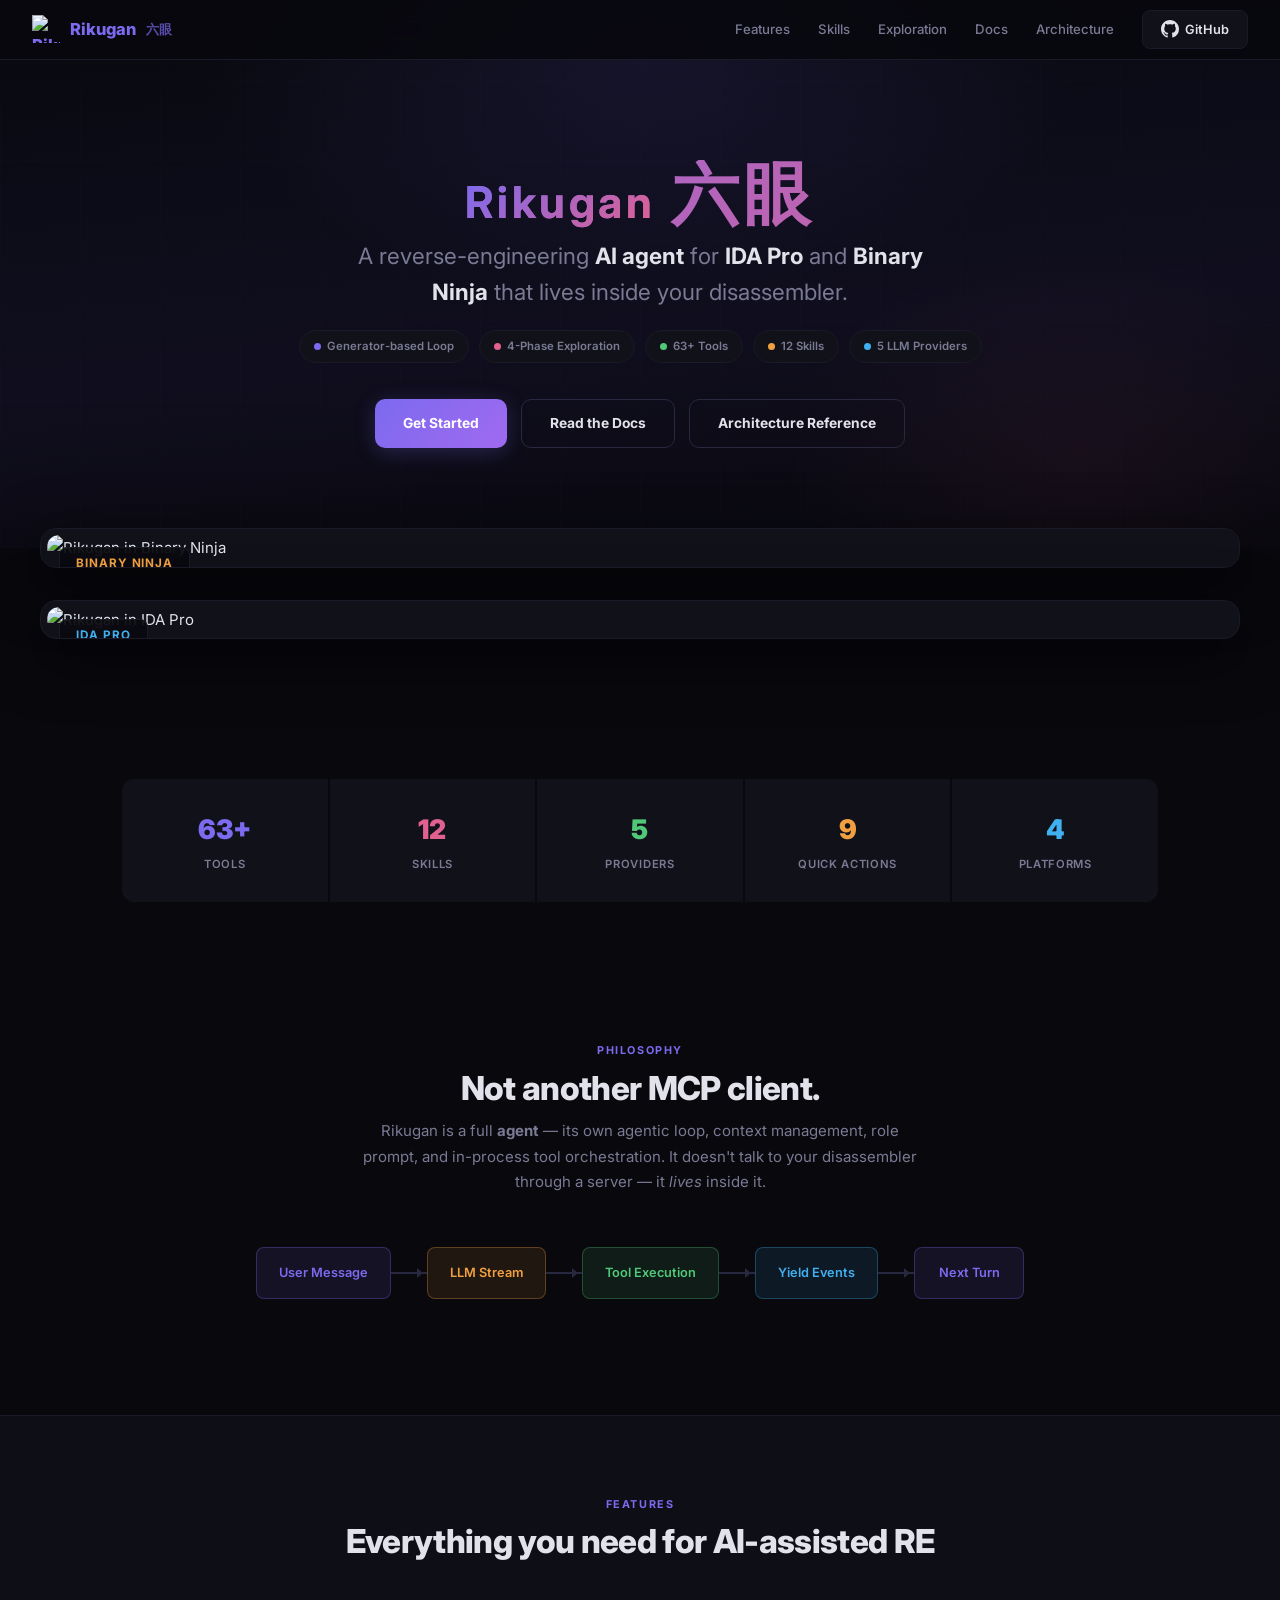
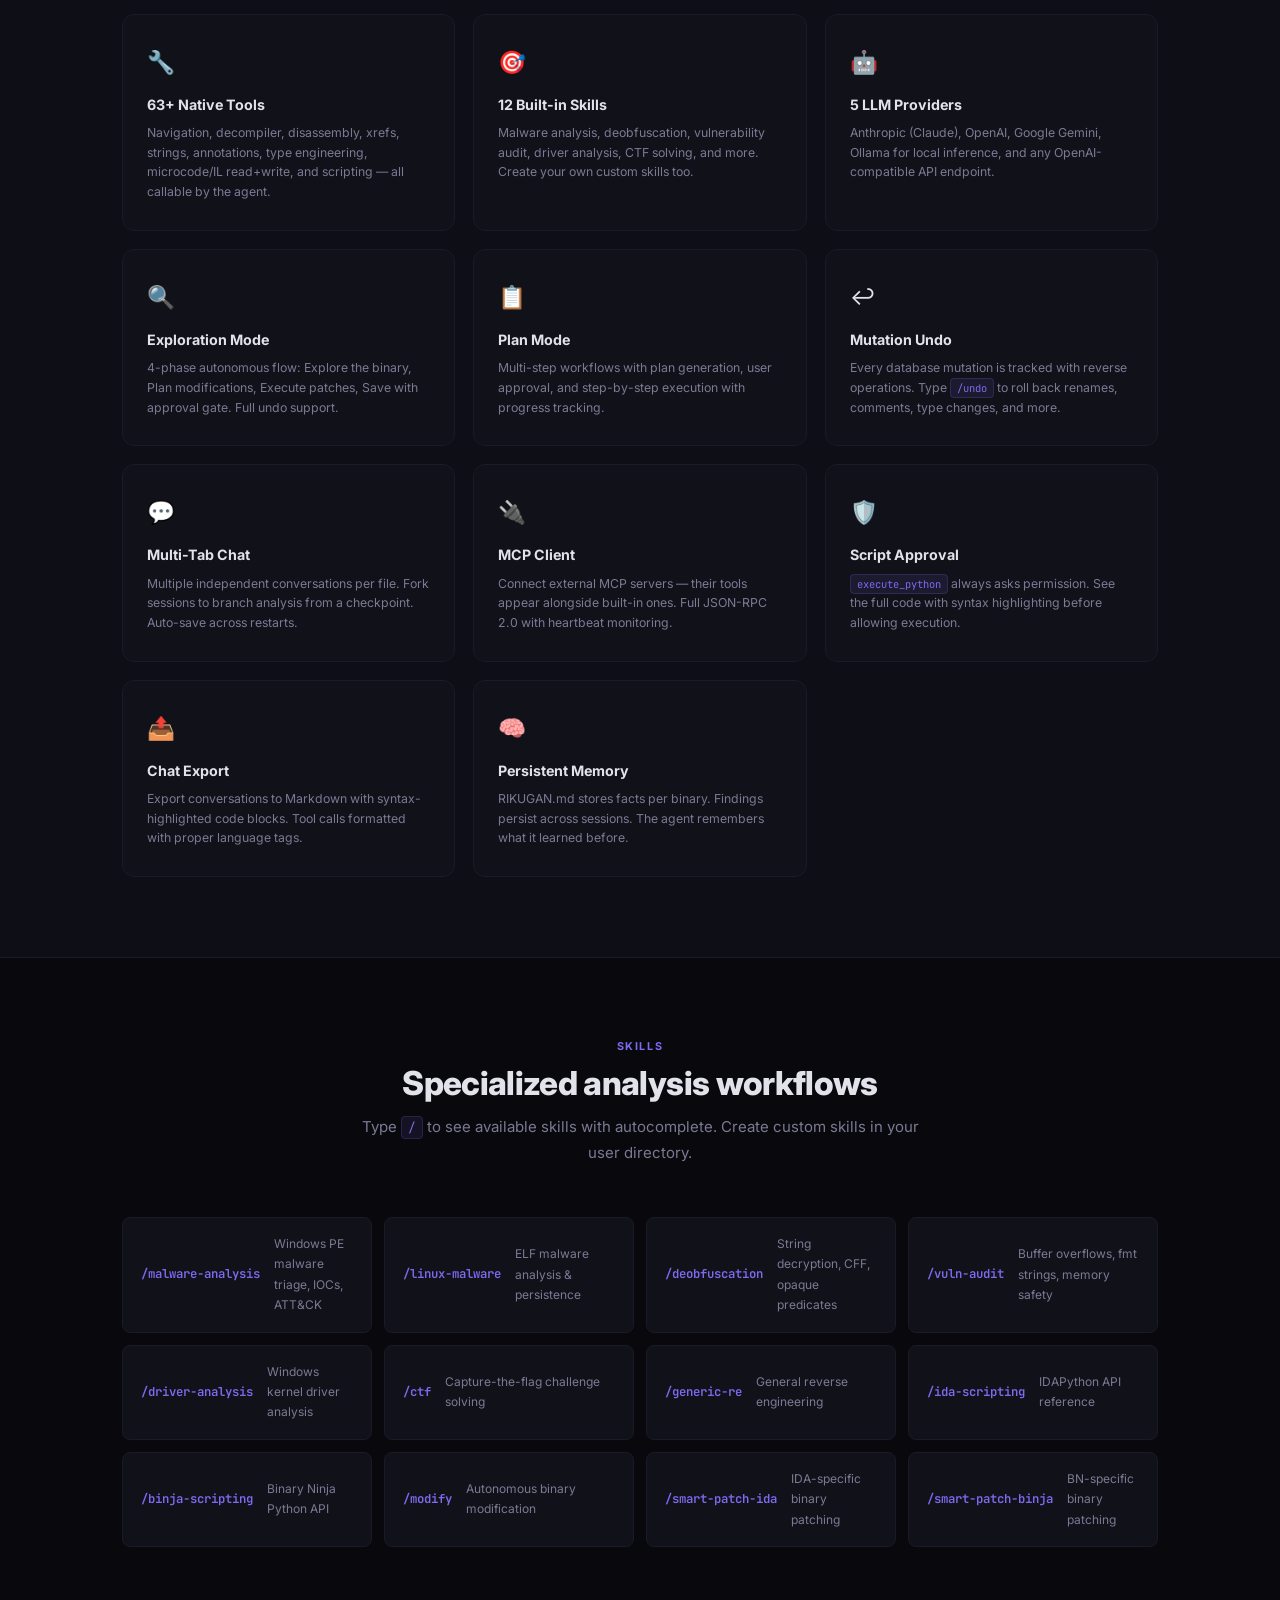
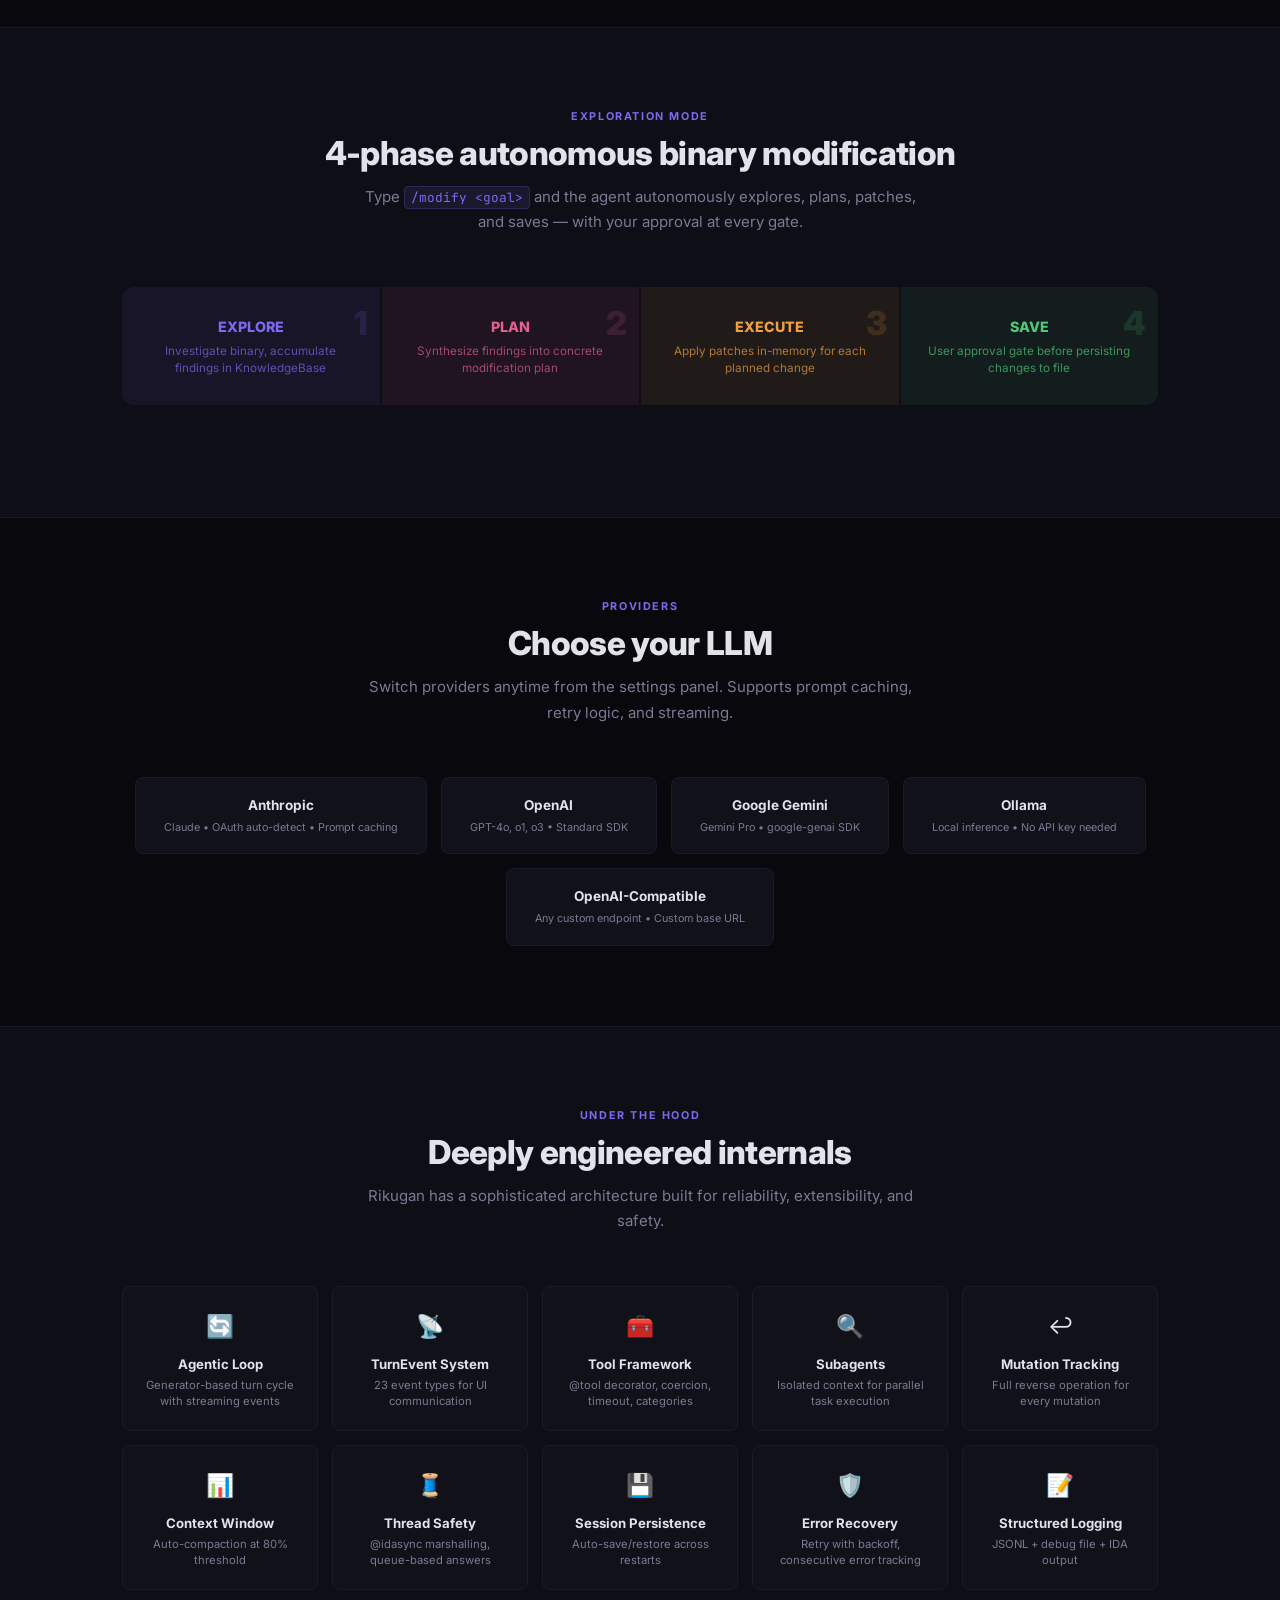
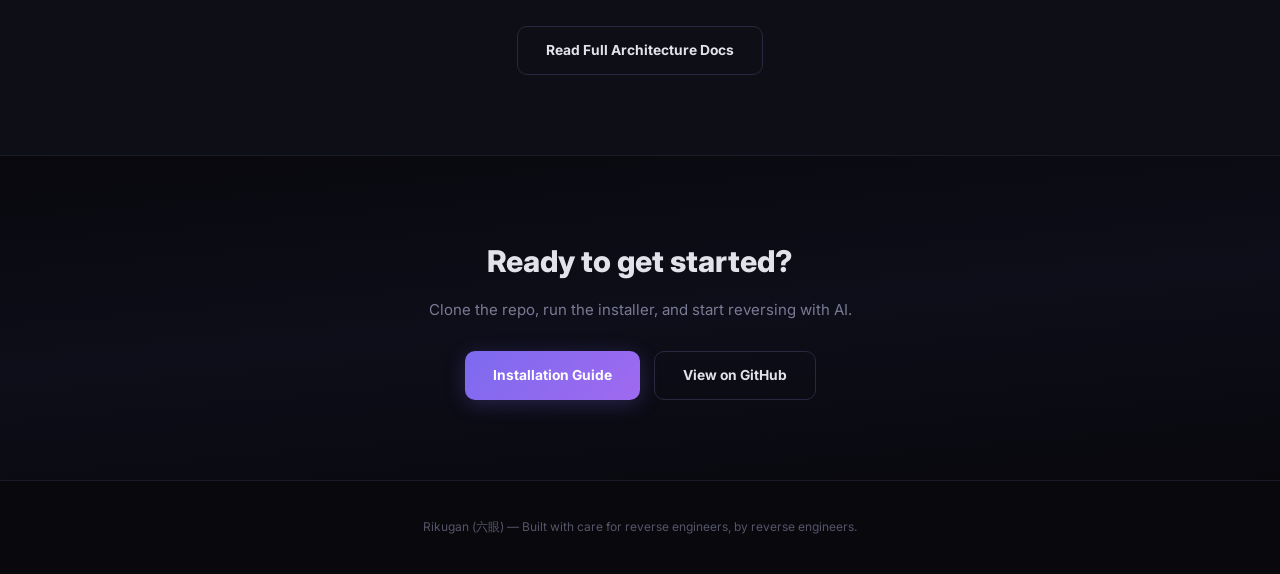
==== webpage/index.html @ ecf6f9b9 "Add code copy button feature Add a one-click copy-to-clipboard feature for code in the docs. Introdu" ====
<!DOCTYPE html>
<html lang="en">
<head>
<meta charset="UTF-8">
<meta name="viewport" content="width=device-width, initial-scale=1.0">
<title>Rikugan (六眼) — AI Reverse Engineering Agent</title>
<link rel="icon" type="image/png" href="assets/rikugan_icon.png">
<link rel="preconnect" href="https://fonts.googleapis.com">
<link href="https://fonts.googleapis.com/css2?family=Inter:wght@300;400;500;600;700;800;900&family=JetBrains+Mono:wght@400;500;600&display=swap" rel="stylesheet">
<style>
/* ═══════════════════════════════════════════════════
   RIKUGAN LANDING PAGE — Dark Theme
   ═══════════════════════════════════════════════════ */
*,*::before,*::after{box-sizing:border-box;margin:0;padding:0}
:root{
  --bg:#08080d;--bg-2:#0e0e16;--bg-card:#111119;--bg-code:#0b0b12;
  --border:#1a1a28;--border-hi:#282840;
  --text:#e2e2ea;--text-dim:#7a7a94;--text-mute:#55556a;
  --accent:#7c6aef;--accent-g:linear-gradient(135deg,#7c6aef,#a06aef);
  --pink:#e06090;--green:#50c878;--orange:#f0a040;--blue:#40b0f0;--cyan:#38d9d9;
  --glow:rgba(124,106,239,.12);
  --r:12px;--r-sm:8px;
  --font:'Inter',-apple-system,BlinkMacSystemFont,sans-serif;
  --mono:'JetBrains Mono','Fira Code',monospace;
}
html{scroll-behavior:smooth;font-size:15px;background:var(--bg)}
body{font-family:var(--font);color:var(--text);line-height:1.7;-webkit-font-smoothing:antialiased}
a{color:var(--accent);text-decoration:none;transition:color .2s}
a:hover{color:var(--pink)}
img{max-width:100%;display:block}
::-webkit-scrollbar{width:6px}
::-webkit-scrollbar-track{background:transparent}
::-webkit-scrollbar-thumb{background:var(--border-hi);border-radius:3px}

/* ── Nav ──────────────────────────────────────────── */
.nav{
  position:fixed;top:0;left:0;right:0;z-index:100;
  padding:0 32px;height:60px;
  display:flex;align-items:center;justify-content:space-between;
  background:rgba(8,8,13,.85);backdrop-filter:blur(16px);
  border-bottom:1px solid var(--border);
  transition:box-shadow .3s;
}
.nav.scrolled{box-shadow:0 4px 20px rgba(0,0,0,.4)}
.nav-brand{display:flex;align-items:center;gap:10px;font-weight:800;font-size:1.1rem}
.nav-brand img{width:28px;height:28px}
.nav-brand .jp{color:var(--accent);font-size:.85rem;opacity:.7}
.nav-links{display:flex;align-items:center;gap:28px}
.nav-links a{font-size:.88rem;font-weight:500;color:var(--text-dim);transition:color .2s}
.nav-links a:hover{color:var(--text)}
.nav-links .btn-gh{
  display:inline-flex;align-items:center;gap:6px;
  padding:8px 18px;border-radius:8px;font-weight:600;font-size:.85rem;
  background:var(--bg-card);border:1px solid var(--border);color:var(--text);
  transition:all .2s;
}
.nav-links .btn-gh:hover{border-color:var(--accent);background:var(--border)}
.nav-links .btn-gh svg{width:18px;height:18px}

/* ── Hero ─────────────────────────────────────────── */
.hero{
  position:relative;overflow:hidden;
  padding:160px 32px 100px;text-align:center;
  background:linear-gradient(175deg,#08080d 0%,#0c0c18 30%,#100e1e 60%,#08080d 100%);
}
.hero-grid{
  position:absolute;inset:0;opacity:.03;
  background-image:
    linear-gradient(rgba(124,106,239,.5) 1px,transparent 1px),
    linear-gradient(90deg,rgba(124,106,239,.5) 1px,transparent 1px);
  background-size:80px 80px;
  animation:gridDrift 30s linear infinite;
}
@keyframes gridDrift{to{background-position:80px 80px}}
.hero-glow{
  position:absolute;top:-200px;left:50%;transform:translateX(-50%);
  width:900px;height:500px;
  background:radial-gradient(ellipse,rgba(124,106,239,.1),transparent 70%);
  pointer-events:none;
}
.hero-glow2{
  position:absolute;bottom:-100px;right:-100px;
  width:600px;height:400px;
  background:radial-gradient(ellipse,rgba(224,96,144,.06),transparent 70%);
  pointer-events:none;
}
.hero-icon{
  width:80px;height:80px;margin:0 auto 24px;
  animation:fadeUp .7s ease-out;
}
.hero-jp{
  font-size:4.5rem;font-weight:900;letter-spacing:.06em;
  background:linear-gradient(135deg,var(--accent),var(--pink));
  -webkit-background-clip:text;-webkit-text-fill-color:transparent;
  margin-bottom:.15em;line-height:1;
  animation:fadeUp .7s ease-out .05s both;
}
.hero-romaji{
  font-size:.65em;font-weight:700;letter-spacing:.08em;
  vertical-align:baseline;
  background:linear-gradient(135deg,var(--accent),var(--pink));
  -webkit-background-clip:text;
}
.hero h1{
  font-size:1.5rem;font-weight:400;color:var(--text-dim);
  max-width:620px;margin:0 auto .6em;line-height:1.6;
  animation:fadeUp .7s ease-out .15s both;
}
.hero h1 strong{color:var(--text);font-weight:700}
.hero-badges{
  display:flex;gap:10px;justify-content:center;flex-wrap:wrap;margin-top:20px;
  animation:fadeUp .7s ease-out .25s both;
}
.badge{
  display:inline-flex;align-items:center;gap:6px;
  padding:6px 14px;border-radius:20px;font-size:.76rem;font-weight:600;
  background:var(--bg-card);border:1px solid var(--border);color:var(--text-dim);
}
.badge .dot{width:7px;height:7px;border-radius:50%;flex-shrink:0}
.hero-cta{
  display:flex;gap:14px;justify-content:center;margin-top:36px;flex-wrap:wrap;
  animation:fadeUp .7s ease-out .3s both;
}
.btn{
  display:inline-flex;align-items:center;gap:8px;
  padding:12px 28px;border-radius:10px;font-weight:700;font-size:.92rem;
  transition:all .25s;cursor:pointer;border:none;
}
.btn-primary{
  background:var(--accent-g);color:#fff;
  box-shadow:0 4px 20px rgba(124,106,239,.25);
}
.btn-primary:hover{transform:translateY(-2px);box-shadow:0 8px 30px rgba(124,106,239,.35);color:#fff}
.btn-outline{
  background:transparent;color:var(--text);
  border:1px solid var(--border-hi);
}
.btn-outline:hover{border-color:var(--accent);background:rgba(124,106,239,.06);color:var(--text)}
@keyframes fadeUp{from{opacity:0;transform:translateY(20px)}to{opacity:1;transform:none}}

/* ── Showcase ─────────────────────────────────────── */
.showcase{
  position:relative;padding:0 32px 80px;margin-top:-20px;
}
.showcase-inner{
  max-width:1200px;margin:0 auto;
  display:flex;flex-direction:column;gap:32px;
}
.showcase-card{
  position:relative;border-radius:16px;overflow:hidden;
  border:1px solid var(--border);
  background:var(--bg-card);
  box-shadow:0 16px 60px rgba(0,0,0,.5);
  transition:transform .4s,box-shadow .4s;
  padding:6px;
}
.showcase-card:hover{transform:translateY(-4px);box-shadow:0 24px 80px rgba(0,0,0,.6)}
.showcase-card img{width:100%;display:block;border-radius:12px}
.showcase-label{
  position:absolute;top:18px;left:18px;
  padding:6px 16px;border-radius:8px;font-size:.78rem;font-weight:700;
  text-transform:uppercase;letter-spacing:.08em;
  background:rgba(8,8,13,.85);backdrop-filter:blur(10px);
  border:1px solid var(--border);
}
.showcase-label.bn{color:var(--orange)}
.showcase-label.ida{color:var(--blue)}

/* ── Section Util ─────────────────────────────────── */
.container{max-width:1100px;margin:0 auto;padding:0 32px}
.sec{padding:80px 0}
.sec-header{text-align:center;margin-bottom:52px}
.sec-label{
  font-size:.72rem;font-weight:700;text-transform:uppercase;letter-spacing:.15em;
  color:var(--accent);margin-bottom:8px;
}
.sec-title{font-size:2.2rem;font-weight:800;letter-spacing:-.02em;line-height:1.2}
.sec-sub{color:var(--text-dim);margin-top:10px;max-width:560px;margin-left:auto;margin-right:auto;font-size:1rem}

/* ── Feature Cards ────────────────────────────────── */
.features-grid{
  display:grid;grid-template-columns:repeat(3,1fr);gap:18px;
}
.feat{
  padding:28px 24px;border-radius:var(--r);
  background:var(--bg-card);border:1px solid var(--border);
  transition:all .3s;position:relative;overflow:hidden;
}
.feat:hover{border-color:var(--border-hi);transform:translateY(-3px)}
.feat::before{
  content:'';position:absolute;top:0;left:0;right:0;height:2px;
  background:linear-gradient(90deg,var(--accent),var(--pink));
  opacity:0;transition:opacity .3s;
}
.feat:hover::before{opacity:1}
.feat-icon{font-size:1.5rem;margin-bottom:12px}
.feat-title{font-weight:700;font-size:.95rem;margin-bottom:6px}
.feat-desc{font-size:.82rem;color:var(--text-dim);line-height:1.6}

/* ── Stats Bar ────────────────────────────────────── */
.stats{
  display:grid;grid-template-columns:repeat(5,1fr);gap:2px;
  border-radius:var(--r);overflow:hidden;margin:60px 0;
}
.stat{
  padding:28px 16px;text-align:center;
  background:var(--bg-card);
}
.stat-num{font-size:1.8rem;font-weight:900;margin-bottom:2px}
.stat-num.purple{color:var(--accent)}
.stat-num.pink{color:var(--pink)}
.stat-num.green{color:var(--green)}
.stat-num.orange{color:var(--orange)}
.stat-num.blue{color:var(--blue)}
.stat-label{font-size:.75rem;color:var(--text-dim);font-weight:600;text-transform:uppercase;letter-spacing:.06em}

/* ── Skills Showcase ──────────────────────────────── */
.skills-grid{
  display:grid;grid-template-columns:repeat(auto-fill,minmax(240px,1fr));gap:12px;
}
.skill{
  display:flex;align-items:center;gap:14px;
  padding:16px 18px;border-radius:var(--r-sm);
  background:var(--bg-card);border:1px solid var(--border);
  transition:all .2s;
}
.skill:hover{border-color:var(--accent);background:rgba(124,106,239,.04)}
.skill-slug{
  font-family:var(--mono);font-size:.82rem;font-weight:600;
  color:var(--accent);white-space:nowrap;flex-shrink:0;
}
.skill-name{font-size:.8rem;color:var(--text-dim)}

/* ── Providers ────────────────────────────────────── */
.providers{
  display:flex;flex-wrap:wrap;gap:14px;justify-content:center;margin-top:32px;
}
.provider{
  padding:16px 28px;border-radius:var(--r-sm);
  background:var(--bg-card);border:1px solid var(--border);
  text-align:center;transition:all .2s;min-width:160px;
}
.provider:hover{border-color:var(--accent);transform:translateY(-2px)}
.provider-name{font-weight:700;font-size:.9rem;margin-bottom:2px}
.provider-note{font-size:.72rem;color:var(--text-dim)}

/* ── Exploration Mode ─────────────────────────────── */
.explore-phases{
  display:grid;grid-template-columns:repeat(4,1fr);gap:2px;
  border-radius:var(--r);overflow:hidden;margin:32px 0;
}
.phase{
  padding:28px 20px;text-align:center;position:relative;
  transition:filter .3s;cursor:default;
}
.phase:hover{filter:brightness(1.15)}
.phase-num{font-size:2.2rem;font-weight:900;opacity:.15;position:absolute;top:8px;right:12px}
.phase-label{font-weight:800;font-size:.95rem;margin-bottom:4px}
.phase-desc{font-size:.78rem;opacity:.7;line-height:1.45}
.phase:nth-child(1){background:rgba(124,106,239,.08);color:var(--accent)}
.phase:nth-child(2){background:rgba(224,96,144,.08);color:var(--pink)}
.phase:nth-child(3){background:rgba(240,160,64,.08);color:var(--orange)}
.phase:nth-child(4){background:rgba(80,200,120,.08);color:var(--green)}
.phase-arrow{
  display:flex;align-items:center;justify-content:center;
  font-size:1.5rem;color:var(--text-mute);
}

/* ── Agentic Loop Viz ─────────────────────────────── */
.loop-viz{
  display:flex;align-items:center;justify-content:center;gap:0;
  margin:36px 0;flex-wrap:wrap;
}
.loop-node{
  padding:14px 22px;border-radius:var(--r-sm);font-weight:600;font-size:.85rem;
  border:1px solid var(--border);text-align:center;min-width:110px;
  transition:all .3s;
}
.loop-node:hover{transform:translateY(-3px);box-shadow:0 8px 24px rgba(0,0,0,.3)}
.loop-node.a{background:rgba(124,106,239,.1);border-color:rgba(124,106,239,.3);color:var(--accent)}
.loop-node.b{background:rgba(240,160,64,.1);border-color:rgba(240,160,64,.3);color:var(--orange)}
.loop-node.c{background:rgba(80,200,120,.1);border-color:rgba(80,200,120,.3);color:var(--green)}
.loop-node.d{background:rgba(64,176,240,.1);border-color:rgba(64,176,240,.3);color:var(--blue)}
.loop-arrow{
  width:36px;height:2px;background:var(--border-hi);position:relative;flex-shrink:0;
}
.loop-arrow::after{
  content:'';position:absolute;right:-1px;top:-4px;
  border:5px solid transparent;border-left:6px solid var(--border-hi);
}

/* ── Architecture Teaser ──────────────────────────── */
.arch-teaser{
  background:var(--bg-2);border-top:1px solid var(--border);border-bottom:1px solid var(--border);
}
.arch-grid{
  display:grid;grid-template-columns:repeat(auto-fit,minmax(180px,1fr));gap:14px;
  margin-top:32px;
}
.arch-item{
  padding:20px;border-radius:var(--r-sm);text-align:center;
  border:1px solid var(--border);background:var(--bg-card);
  transition:all .3s;
}
.arch-item:hover{border-color:var(--accent);box-shadow:0 0 20px var(--glow)}
.arch-item .icon{font-size:1.5rem;margin-bottom:8px}
.arch-item .title{font-weight:700;font-size:.88rem;margin-bottom:3px}
.arch-item .desc{font-size:.75rem;color:var(--text-dim);line-height:1.4}

/* ── CTA Banner ───────────────────────────────────── */
.cta-banner{
  text-align:center;padding:80px 32px;
  background:linear-gradient(175deg,var(--bg),#0e0e1a,var(--bg));
}
.cta-banner h2{font-size:2rem;font-weight:800;margin-bottom:10px}
.cta-banner p{color:var(--text-dim);margin-bottom:28px;font-size:1rem}

/* ── Footer ───────────────────────────────────────── */
.footer{
  text-align:center;padding:36px 32px;
  border-top:1px solid var(--border);color:var(--text-mute);font-size:.8rem;
}

/* ── Responsive ───────────────────────────────────── */
@media(max-width:900px){
  .features-grid{grid-template-columns:1fr 1fr}
  .stats{grid-template-columns:repeat(3,1fr)}
  .showcase-inner{gap:20px}
  .explore-phases{grid-template-columns:1fr 1fr}
  .nav-links a:not(.btn-gh){display:none}
}
@media(max-width:600px){
  .features-grid{grid-template-columns:1fr}
  .stats{grid-template-columns:1fr 1fr}
  .hero-jp{font-size:3rem}
  .sec-title{font-size:1.6rem}
  .explore-phases{grid-template-columns:1fr}
}

/* ── Animate on scroll ────────────────────────────── */
.reveal{opacity:0;transform:translateY(24px);transition:opacity .6s ease,transform .6s ease}
.reveal.visible{opacity:1;transform:none}

/* ── Copy Button ─────────────────────────────────── */
</style>
<link rel="stylesheet" href="assets/copy-button.css">
</head>
<body>

<!-- ═══════════ NAV ═══════════ -->
<nav class="nav" id="nav">
  <a href="#" class="nav-brand">
    <img src="assets/rikugan_icon.png" alt="Rikugan">
    Rikugan <span class="jp">六眼</span>
  </a>
  <div class="nav-links">
    <a href="#features">Features</a>
    <a href="#skills">Skills</a>
    <a href="#exploration">Exploration</a>
    <a href="docs.html">Docs</a>
    <a href="ARCHITECTURE.html">Architecture</a>
    <a href="https://github.com/buzzer-re/rikugan" class="btn-gh" target="_blank" rel="noopener">
      <svg viewBox="0 0 16 16" fill="currentColor"><path d="M8 0C3.58 0 0 3.58 0 8c0 3.54 2.29 6.53 5.47 7.59.4.07.55-.17.55-.38 0-.19-.01-.82-.01-1.49-2.01.37-2.53-.49-2.69-.94-.09-.23-.48-.94-.82-1.13-.28-.15-.68-.52-.01-.53.63-.01 1.08.58 1.23.82.72 1.21 1.87.87 2.33.66.07-.52.28-.87.51-1.07-1.78-.2-3.64-.89-3.64-3.95 0-.87.31-1.59.82-2.15-.08-.2-.36-1.02.08-2.12 0 0 .67-.21 2.2.82.64-.18 1.32-.27 2-.27.68 0 1.36.09 2 .27 1.53-1.04 2.2-.82 2.2-.82.44 1.1.16 1.92.08 2.12.51.56.82 1.27.82 2.15 0 3.07-1.87 3.75-3.65 3.95.29.25.54.73.54 1.48 0 1.07-.01 1.93-.01 2.2 0 .21.15.46.55.38A8.013 8.013 0 0016 8c0-4.42-3.58-8-8-8z"/></svg>
      GitHub
    </a>
  </div>
</nav>

<!-- ═══════════ HERO ═══════════ -->
<header class="hero">
  <div class="hero-grid"></div>
  <div class="hero-glow"></div>
  <div class="hero-glow2"></div>
  <div class="hero-jp"><span class="hero-romaji">Rikugan</span> 六眼</div>
  <h1>A reverse-engineering <strong>AI agent</strong> for <strong>IDA Pro</strong> and <strong>Binary Ninja</strong> that lives inside your disassembler.</h1>
  <div class="hero-badges">
    <span class="badge"><span class="dot" style="background:var(--accent)"></span>Generator-based Loop</span>
    <span class="badge"><span class="dot" style="background:var(--pink)"></span>4-Phase Exploration</span>
    <span class="badge"><span class="dot" style="background:var(--green)"></span>63+ Tools</span>
    <span class="badge"><span class="dot" style="background:var(--orange)"></span>12 Skills</span>
    <span class="badge"><span class="dot" style="background:var(--blue)"></span>5 LLM Providers</span>
  </div>
  <div class="hero-cta">
    <a href="docs.html#installation" class="btn btn-primary">Get Started</a>
    <a href="docs.html" class="btn btn-outline">Read the Docs</a>
    <a href="ARCHITECTURE.html" class="btn btn-outline">Architecture Reference</a>
  </div>
</header>

<!-- ═══════════ SHOWCASE ═══════════ -->
<section class="showcase">
  <div class="showcase-inner">
    <div class="showcase-card">
      <span class="showcase-label bn">Binary Ninja</span>
      <img src="assets/binja_showcase.png" alt="Rikugan in Binary Ninja" loading="lazy">
    </div>
    <div class="showcase-card">
      <span class="showcase-label ida">IDA Pro</span>
      <img src="assets/ida_showcase.png" alt="Rikugan in IDA Pro" loading="lazy">
    </div>
  </div>
</section>

<!-- ═══════════ STATS ═══════════ -->
<div class="container">
  <div class="stats reveal">
    <div class="stat"><div class="stat-num purple">63+</div><div class="stat-label">Tools</div></div>
    <div class="stat"><div class="stat-num pink">12</div><div class="stat-label">Skills</div></div>
    <div class="stat"><div class="stat-num green">5</div><div class="stat-label">Providers</div></div>
    <div class="stat"><div class="stat-num orange">9</div><div class="stat-label">Quick Actions</div></div>
    <div class="stat"><div class="stat-num blue">4</div><div class="stat-label">Platforms</div></div>
  </div>
</div>

<!-- ═══════════ NOT ANOTHER MCP ═══════════ -->
<section class="sec">
  <div class="container">
    <div class="sec-header reveal">
      <div class="sec-label">Philosophy</div>
      <div class="sec-title">Not another MCP client.</div>
      <p class="sec-sub">Rikugan is a full <strong>agent</strong> &mdash; its own agentic loop, context management, role prompt, and in-process tool orchestration. It doesn't talk to your disassembler through a server &mdash; it <em>lives</em> inside it.</p>
    </div>
    <div class="loop-viz reveal">
      <div class="loop-node a">User Message</div>
      <div class="loop-arrow"></div>
      <div class="loop-node b">LLM Stream</div>
      <div class="loop-arrow"></div>
      <div class="loop-node c">Tool Execution</div>
      <div class="loop-arrow"></div>
      <div class="loop-node d">Yield Events</div>
      <div class="loop-arrow"></div>
      <div class="loop-node a">Next Turn</div>
    </div>
  </div>
</section>

<!-- ═══════════ FEATURES ═══════════ -->
<section class="sec" id="features" style="background:var(--bg-2);border-top:1px solid var(--border);border-bottom:1px solid var(--border)">
  <div class="container">
    <div class="sec-header reveal">
      <div class="sec-label">Features</div>
      <div class="sec-title">Everything you need for AI-assisted RE</div>
    </div>
    <div class="features-grid">
      <div class="feat reveal"><div class="feat-icon">&#x1F527;</div><div class="feat-title">63+ Native Tools</div><div class="feat-desc">Navigation, decompiler, disassembly, xrefs, strings, annotations, type engineering, microcode/IL read+write, and scripting &mdash; all callable by the agent.</div></div>
      <div class="feat reveal"><div class="feat-icon">&#x1F3AF;</div><div class="feat-title">12 Built-in Skills</div><div class="feat-desc">Malware analysis, deobfuscation, vulnerability audit, driver analysis, CTF solving, and more. Create your own custom skills too.</div></div>
      <div class="feat reveal"><div class="feat-icon">&#x1F916;</div><div class="feat-title">5 LLM Providers</div><div class="feat-desc">Anthropic (Claude), OpenAI, Google Gemini, Ollama for local inference, and any OpenAI-compatible API endpoint.</div></div>
      <div class="feat reveal"><div class="feat-icon">&#x1F50D;</div><div class="feat-title">Exploration Mode</div><div class="feat-desc">4-phase autonomous flow: Explore the binary, Plan modifications, Execute patches, Save with approval gate. Full undo support.</div></div>
      <div class="feat reveal"><div class="feat-icon">&#x1F4CB;</div><div class="feat-title">Plan Mode</div><div class="feat-desc">Multi-step workflows with plan generation, user approval, and step-by-step execution with progress tracking.</div></div>
      <div class="feat reveal"><div class="feat-icon">&#x21A9;&#xFE0F;</div><div class="feat-title">Mutation Undo</div><div class="feat-desc">Every database mutation is tracked with reverse operations. Type <code>/undo</code> to roll back renames, comments, type changes, and more.</div></div>
      <div class="feat reveal"><div class="feat-icon">&#x1F4AC;</div><div class="feat-title">Multi-Tab Chat</div><div class="feat-desc">Multiple independent conversations per file. Fork sessions to branch analysis from a checkpoint. Auto-save across restarts.</div></div>
      <div class="feat reveal"><div class="feat-icon">&#x1F50C;</div><div class="feat-title">MCP Client</div><div class="feat-desc">Connect external MCP servers &mdash; their tools appear alongside built-in ones. Full JSON-RPC 2.0 with heartbeat monitoring.</div></div>
      <div class="feat reveal"><div class="feat-icon">&#x1F6E1;&#xFE0F;</div><div class="feat-title">Script Approval</div><div class="feat-desc"><code>execute_python</code> always asks permission. See the full code with syntax highlighting before allowing execution.</div></div>
      <div class="feat reveal"><div class="feat-icon">&#x1F4E4;</div><div class="feat-title">Chat Export</div><div class="feat-desc">Export conversations to Markdown with syntax-highlighted code blocks. Tool calls formatted with proper language tags.</div></div>
      <div class="feat reveal"><div class="feat-icon">&#x1F9E0;</div><div class="feat-title">Persistent Memory</div><div class="feat-desc">RIKUGAN.md stores facts per binary. Findings persist across sessions. The agent remembers what it learned before.</div></div>
    </div>
  </div>
</section>

<!-- ═══════════ SKILLS ═══════════ -->
<section class="sec" id="skills">
  <div class="container">
    <div class="sec-header reveal">
      <div class="sec-label">Skills</div>
      <div class="sec-title">Specialized analysis workflows</div>
      <p class="sec-sub">Type <code>/</code> to see available skills with autocomplete. Create custom skills in your user directory.</p>
    </div>
    <div class="skills-grid reveal">
      <div class="skill"><span class="skill-slug">/malware-analysis</span><span class="skill-name">Windows PE malware triage, IOCs, ATT&CK</span></div>
      <div class="skill"><span class="skill-slug">/linux-malware</span><span class="skill-name">ELF malware analysis &amp; persistence</span></div>
      <div class="skill"><span class="skill-slug">/deobfuscation</span><span class="skill-name">String decryption, CFF, opaque predicates</span></div>
      <div class="skill"><span class="skill-slug">/vuln-audit</span><span class="skill-name">Buffer overflows, fmt strings, memory safety</span></div>
      <div class="skill"><span class="skill-slug">/driver-analysis</span><span class="skill-name">Windows kernel driver analysis</span></div>
      <div class="skill"><span class="skill-slug">/ctf</span><span class="skill-name">Capture-the-flag challenge solving</span></div>
      <div class="skill"><span class="skill-slug">/generic-re</span><span class="skill-name">General reverse engineering</span></div>
      <div class="skill"><span class="skill-slug">/ida-scripting</span><span class="skill-name">IDAPython API reference</span></div>
      <div class="skill"><span class="skill-slug">/binja-scripting</span><span class="skill-name">Binary Ninja Python API</span></div>
      <div class="skill"><span class="skill-slug">/modify</span><span class="skill-name">Autonomous binary modification</span></div>
      <div class="skill"><span class="skill-slug">/smart-patch-ida</span><span class="skill-name">IDA-specific binary patching</span></div>
      <div class="skill"><span class="skill-slug">/smart-patch-binja</span><span class="skill-name">BN-specific binary patching</span></div>
    </div>
  </div>
</section>

<!-- ═══════════ EXPLORATION MODE ═══════════ -->
<section class="sec" id="exploration" style="background:var(--bg-2);border-top:1px solid var(--border);border-bottom:1px solid var(--border)">
  <div class="container">
    <div class="sec-header reveal">
      <div class="sec-label">Exploration Mode</div>
      <div class="sec-title">4-phase autonomous binary modification</div>
      <p class="sec-sub">Type <code>/modify &lt;goal&gt;</code> and the agent autonomously explores, plans, patches, and saves &mdash; with your approval at every gate.</p>
    </div>
    <div class="explore-phases reveal">
      <div class="phase"><div class="phase-num">1</div><div class="phase-label">EXPLORE</div><div class="phase-desc">Investigate binary, accumulate findings in KnowledgeBase</div></div>
      <div class="phase"><div class="phase-num">2</div><div class="phase-label">PLAN</div><div class="phase-desc">Synthesize findings into concrete modification plan</div></div>
      <div class="phase"><div class="phase-num">3</div><div class="phase-label">EXECUTE</div><div class="phase-desc">Apply patches in-memory for each planned change</div></div>
      <div class="phase"><div class="phase-num">4</div><div class="phase-label">SAVE</div><div class="phase-desc">User approval gate before persisting changes to file</div></div>
    </div>
  </div>
</section>

<!-- ═══════════ PROVIDERS ═══════════ -->
<section class="sec">
  <div class="container">
    <div class="sec-header reveal">
      <div class="sec-label">Providers</div>
      <div class="sec-title">Choose your LLM</div>
      <p class="sec-sub">Switch providers anytime from the settings panel. Supports prompt caching, retry logic, and streaming.</p>
    </div>
    <div class="providers reveal">
      <div class="provider"><div class="provider-name">Anthropic</div><div class="provider-note">Claude &bull; OAuth auto-detect &bull; Prompt caching</div></div>
      <div class="provider"><div class="provider-name">OpenAI</div><div class="provider-note">GPT-4o, o1, o3 &bull; Standard SDK</div></div>
      <div class="provider"><div class="provider-name">Google Gemini</div><div class="provider-note">Gemini Pro &bull; google-genai SDK</div></div>
      <div class="provider"><div class="provider-name">Ollama</div><div class="provider-note">Local inference &bull; No API key needed</div></div>
      <div class="provider"><div class="provider-name">OpenAI-Compatible</div><div class="provider-note">Any custom endpoint &bull; Custom base URL</div></div>
    </div>
  </div>
</section>

<!-- ═══════════ ARCHITECTURE TEASER ═══════════ -->
<section class="sec arch-teaser">
  <div class="container">
    <div class="sec-header reveal">
      <div class="sec-label">Under the Hood</div>
      <div class="sec-title">Deeply engineered internals</div>
      <p class="sec-sub">Rikugan has a sophisticated architecture built for reliability, extensibility, and safety.</p>
    </div>
    <div class="arch-grid reveal">
      <div class="arch-item"><div class="icon">&#x1F504;</div><div class="title">Agentic Loop</div><div class="desc">Generator-based turn cycle with streaming events</div></div>
      <div class="arch-item"><div class="icon">&#x1F4E1;</div><div class="title">TurnEvent System</div><div class="desc">23 event types for UI communication</div></div>
      <div class="arch-item"><div class="icon">&#x1F9F0;</div><div class="title">Tool Framework</div><div class="desc">@tool decorator, coercion, timeout, categories</div></div>
      <div class="arch-item"><div class="icon">&#x1F50D;</div><div class="title">Subagents</div><div class="desc">Isolated context for parallel task execution</div></div>
      <div class="arch-item"><div class="icon">&#x21A9;&#xFE0F;</div><div class="title">Mutation Tracking</div><div class="desc">Full reverse operation for every mutation</div></div>
      <div class="arch-item"><div class="icon">&#x1F4CA;</div><div class="title">Context Window</div><div class="desc">Auto-compaction at 80% threshold</div></div>
      <div class="arch-item"><div class="icon">&#x1F9F5;</div><div class="title">Thread Safety</div><div class="desc">@idasync marshalling, queue-based answers</div></div>
      <div class="arch-item"><div class="icon">&#x1F4BE;</div><div class="title">Session Persistence</div><div class="desc">Auto-save/restore across restarts</div></div>
      <div class="arch-item"><div class="icon">&#x1F6E1;&#xFE0F;</div><div class="title">Error Recovery</div><div class="desc">Retry with backoff, consecutive error tracking</div></div>
      <div class="arch-item"><div class="icon">&#x1F4DD;</div><div class="title">Structured Logging</div><div class="desc">JSONL + debug file + IDA output</div></div>
    </div>
    <div style="text-align:center;margin-top:36px" class="reveal">
      <a href="ARCHITECTURE.html" class="btn btn-outline">Read Full Architecture Docs</a>
    </div>
  </div>
</section>

<!-- ═══════════ CTA ═══════════ -->
<section class="cta-banner">
  <h2>Ready to get started?</h2>
  <p>Clone the repo, run the installer, and start reversing with AI.</p>
  <div style="display:flex;gap:14px;justify-content:center;flex-wrap:wrap">
    <a href="docs.html#installation" class="btn btn-primary">Installation Guide</a>
    <a href="https://github.com/buzzer-re/rikugan" class="btn btn-outline" target="_blank" rel="noopener">View on GitHub</a>
  </div>
</section>

<!-- ═══════════ FOOTER ═══════════ -->
<footer class="footer">
  <p>Rikugan (六眼) &mdash; Built with care for reverse engineers, by reverse engineers.</p>
</footer>

<!-- ═══════════ SCRIPTS ═══════════ -->
<script>
// Nav scroll effect
const nav = document.getElementById('nav');
window.addEventListener('scroll', () => {
  nav.classList.toggle('scrolled', window.scrollY > 40);
}, { passive: true });

// Scroll reveal
const revealIO = new IntersectionObserver((entries) => {
  entries.forEach(e => { if (e.isIntersecting) { e.target.classList.add('visible'); }});
}, { threshold: 0.08 });
document.querySelectorAll('.reveal').forEach(el => revealIO.observe(el));
</script>

<!-- ═══════════ COPY BUTTON ═══════════ -->
<script src="assets/copy-button.js"></script>
<script src="assets/enhanced-copy.js"></script>
</body>
</html>
---- webpage/assets/copy-button.css ----
/* ═══════════════════════════════════════════════════
   CODE BLOCK COPY BUTTON — Enhanced functionality
   ═══════════════════════════════════════════════════ */

/* Code block container with relative positioning */
pre {
  position: relative;
  margin: 1.5em 0;
  border-radius: var(--r-sm);
  overflow: hidden;
}

/* Copy button styling */
.copy-btn {
  position: absolute;
  top: 8px;
  right: 8px;
  background: rgba(124, 106, 239, 0.15);
  border: 1px solid rgba(124, 106, 239, 0.4);
  color: var(--accent);
  padding: 6px 12px;
  border-radius: 6px;
  font-size: 0.75rem;
  font-weight: 500;
  cursor: pointer;
  transition: all 0.2s ease;
  backdrop-filter: blur(4px);
  opacity: 0;
  transform: translateY(-4px);
  font-family: var(--font);
  z-index: 10;
}

/* Show button on hover */
pre:hover .copy-btn {
  opacity: 1;
  transform: translateY(0);
}

/* Hover effects */
.copy-btn:hover {
  background: rgba(124, 106, 239, 0.25);
  border-color: var(--accent);
  transform: translateY(-1px);
  box-shadow: 0 4px 12px rgba(124, 106, 239, 0.2);
}

.copy-btn:active {
  transform: translateY(0);
}

/* Success state */
.copy-btn.copied {
  background: rgba(80, 200, 120, 0.2) !important;
  border-color: var(--green) !important;
  color: var(--green) !important;
}

.copy-btn.copied::before {
  content: "✓ ";
}

/* Loading state */
.copy-btn.loading {
  opacity: 0.7;
  cursor: wait;
}

.copy-btn.loading::after {
  content: "⏳";
  animation: spin 1s linear infinite;
}

@keyframes spin {
  from { transform: rotate(0deg); }
  to { transform: rotate(360deg); }
}

/* Code block enhancements */
pre code {
  display: block;
  padding: 16px;
  overflow-x: auto;
  font-family: var(--mono);
  font-size: 0.85rem;
  line-height: 1.6;
  color: var(--text);
  background: var(--bg-code);
  border: 1px solid var(--border);
  border-radius: var(--r-sm);
}

/* Syntax highlighting improvements */
pre code .keyword { color: #ff79c6; }
pre code .string { color: #f1fa8c; }
pre code .comment { color: #6272a4; }
pre code .function { color: #50fa7b; }
pre code .number { color: #bd93f9; }
pre code .operator { color: #ff79c6; }
pre code .class { color: #8be9fd; }

/* Mobile responsive */
@media (max-width: 768px) {
  .copy-btn {
    padding: 5px 10px;
    font-size: 0.7rem;
    top: 6px;
    right: 6px;
  }

  pre code {
    padding: 12px;
    font-size: 0.8rem;
  }
}

/* Dark mode specific enhancements */
@media (prefers-color-scheme: dark) {
  .copy-btn {
    background: rgba(124, 106, 239, 0.2);
    border-color: rgba(124, 106, 239, 0.5);
  }

  .copy-btn:hover {
    background: rgba(124, 106, 239, 0.3);
    box-shadow: 0 4px 16px rgba(124, 106, 239, 0.3);
  }
}

/* Tooltip for copy button */
.copy-btn::after {
  content: attr(data-tooltip);
  position: absolute;
  bottom: 100%;
  left: 50%;
  transform: translateX(-50%) translateY(-8px);
  background: var(--bg-card);
  border: 1px solid var(--border);
  padding: 4px 8px;
  border-radius: 4px;
  font-size: 0.7rem;
  white-space: nowrap;
  opacity: 0;
  pointer-events: none;
  transition: opacity 0.2s;
  margin-bottom: 8px;
}

.copy-btn:hover::after {
  opacity: 1;
}

/* Multiple code blocks support */
.code-block-wrapper {
  position: relative;
  margin: 1.5em 0;
}

.code-block-wrapper .copy-btn {
  position: absolute;
  top: 8px;
  right: 8px;
  z-index: 10;
}

/* Inline code styling */
:not(pre) > code {
  background: rgba(124, 106, 239, 0.1);
  color: var(--accent);
  padding: 2px 6px;
  border-radius: 4px;
  font-family: var(--mono);
  font-size: 0.85em;
  border: 1px solid rgba(124, 106, 239, 0.2);
  transition: all 0.2s ease;
  cursor: pointer;
}

:not(pre) > code:hover {
  background: rgba(124, 106, 239, 0.2);
  border-color: var(--accent);
  transform: translateY(-1px);
  box-shadow: 0 2px 8px rgba(124, 106, 239, 0.2);
}

:not(pre) > code:active {
  transform: translateY(0);
}

/* Accessibility improvements */
.copy-btn:focus {
  outline: 2px solid var(--accent);
  outline-offset: 2px;
}

.copy-btn:focus:not(:focus-visible) {
  outline: none;
}

/* Animation for successful copy */
@keyframes copySuccess {
  0% { transform: scale(1); }
  50% { transform: scale(1.05); }
  100% { transform: scale(1); }
}

.copy-btn.copied {
  animation: copySuccess 0.3s ease;
}

/* Long press support for mobile */
.copy-btn.long-press {
  background: rgba(124, 106, 239, 0.3);
}

/* Copy all blocks button */
.copy-all-btn {
  background: var(--accent);
  color: var(--bg);
  border: none;
  padding: 8px 16px;
  border-radius: 6px;
  font-size: 0.85rem;
  font-weight: 600;
  cursor: pointer;
  transition: all 0.2s ease;
  margin: 16px 0;
  display: inline-flex;
  align-items: center;
  gap: 6px;
}

.copy-all-btn:hover {
  background: var(--pink);
  transform: translateY(-1px);
  box-shadow: 0 4px 12px rgba(224, 96, 144, 0.3);
}

.copy-all-btn:active {
  transform: translateY(0);
}
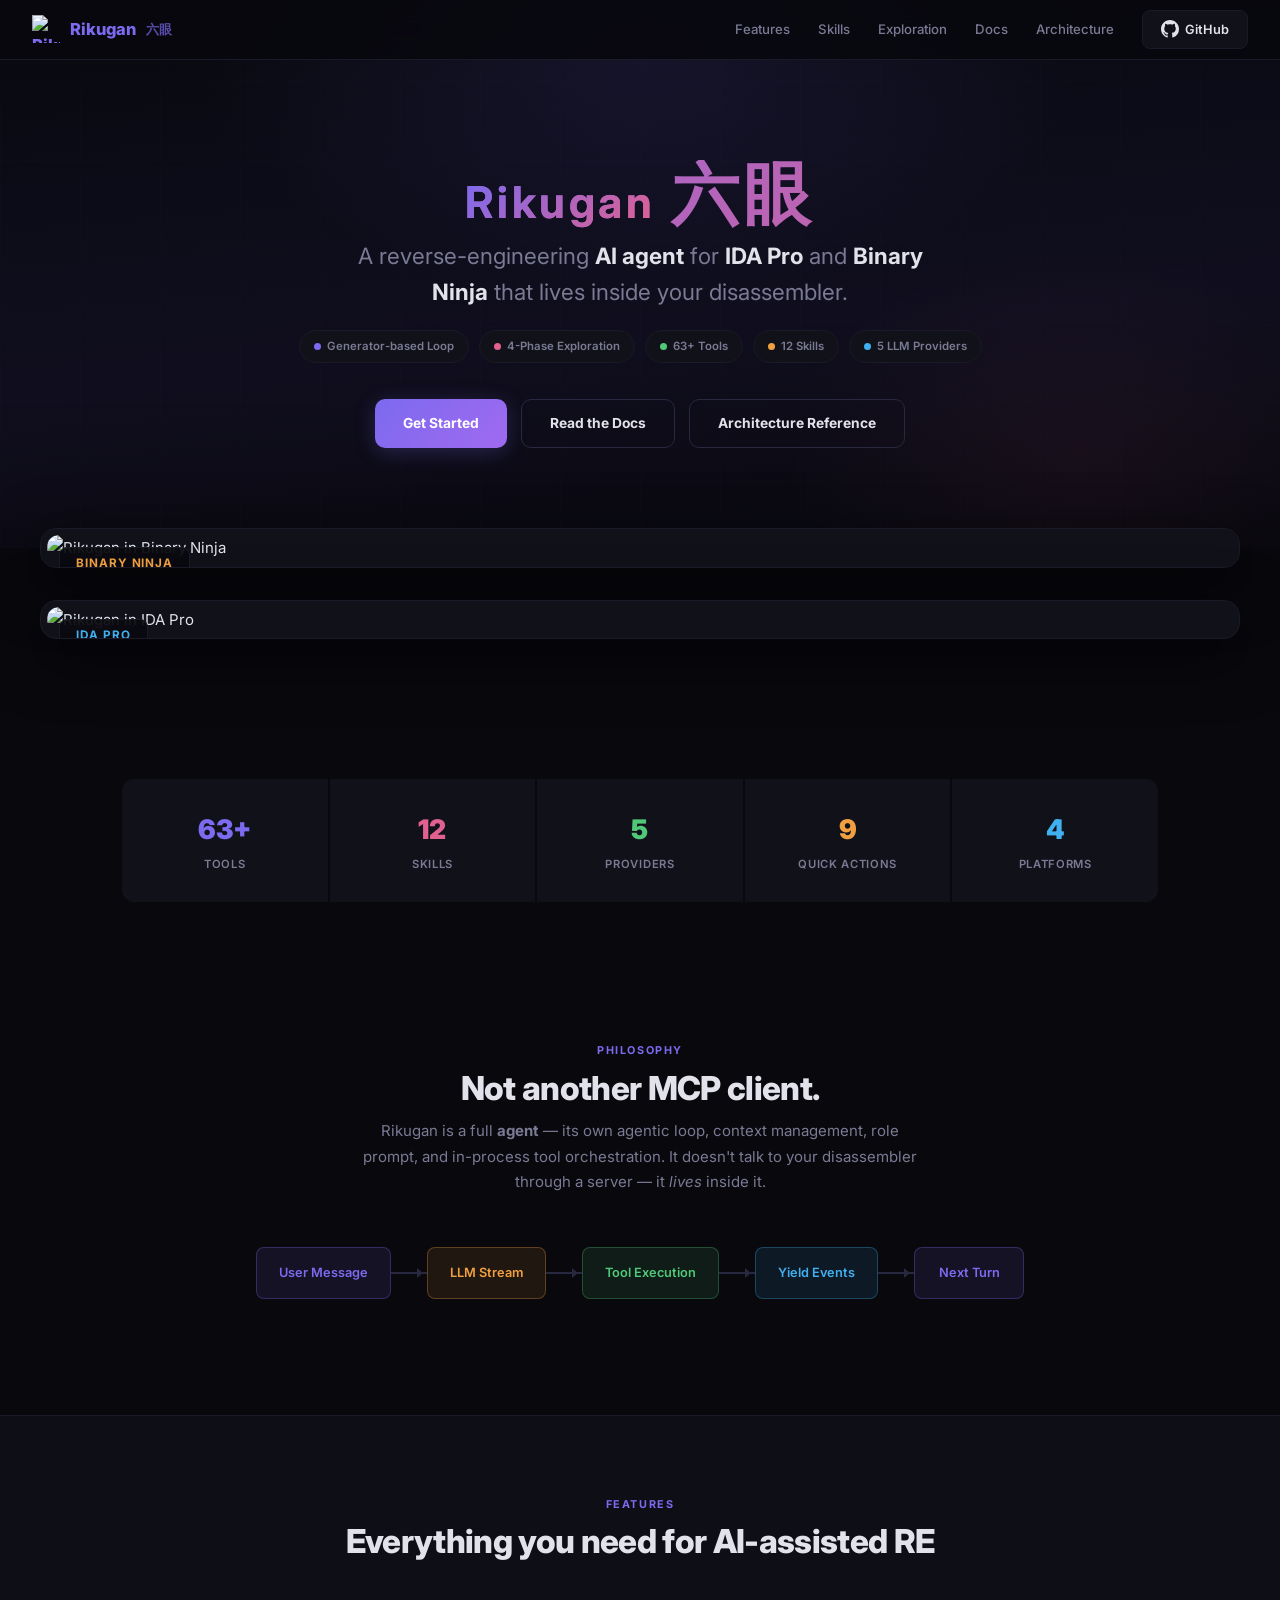
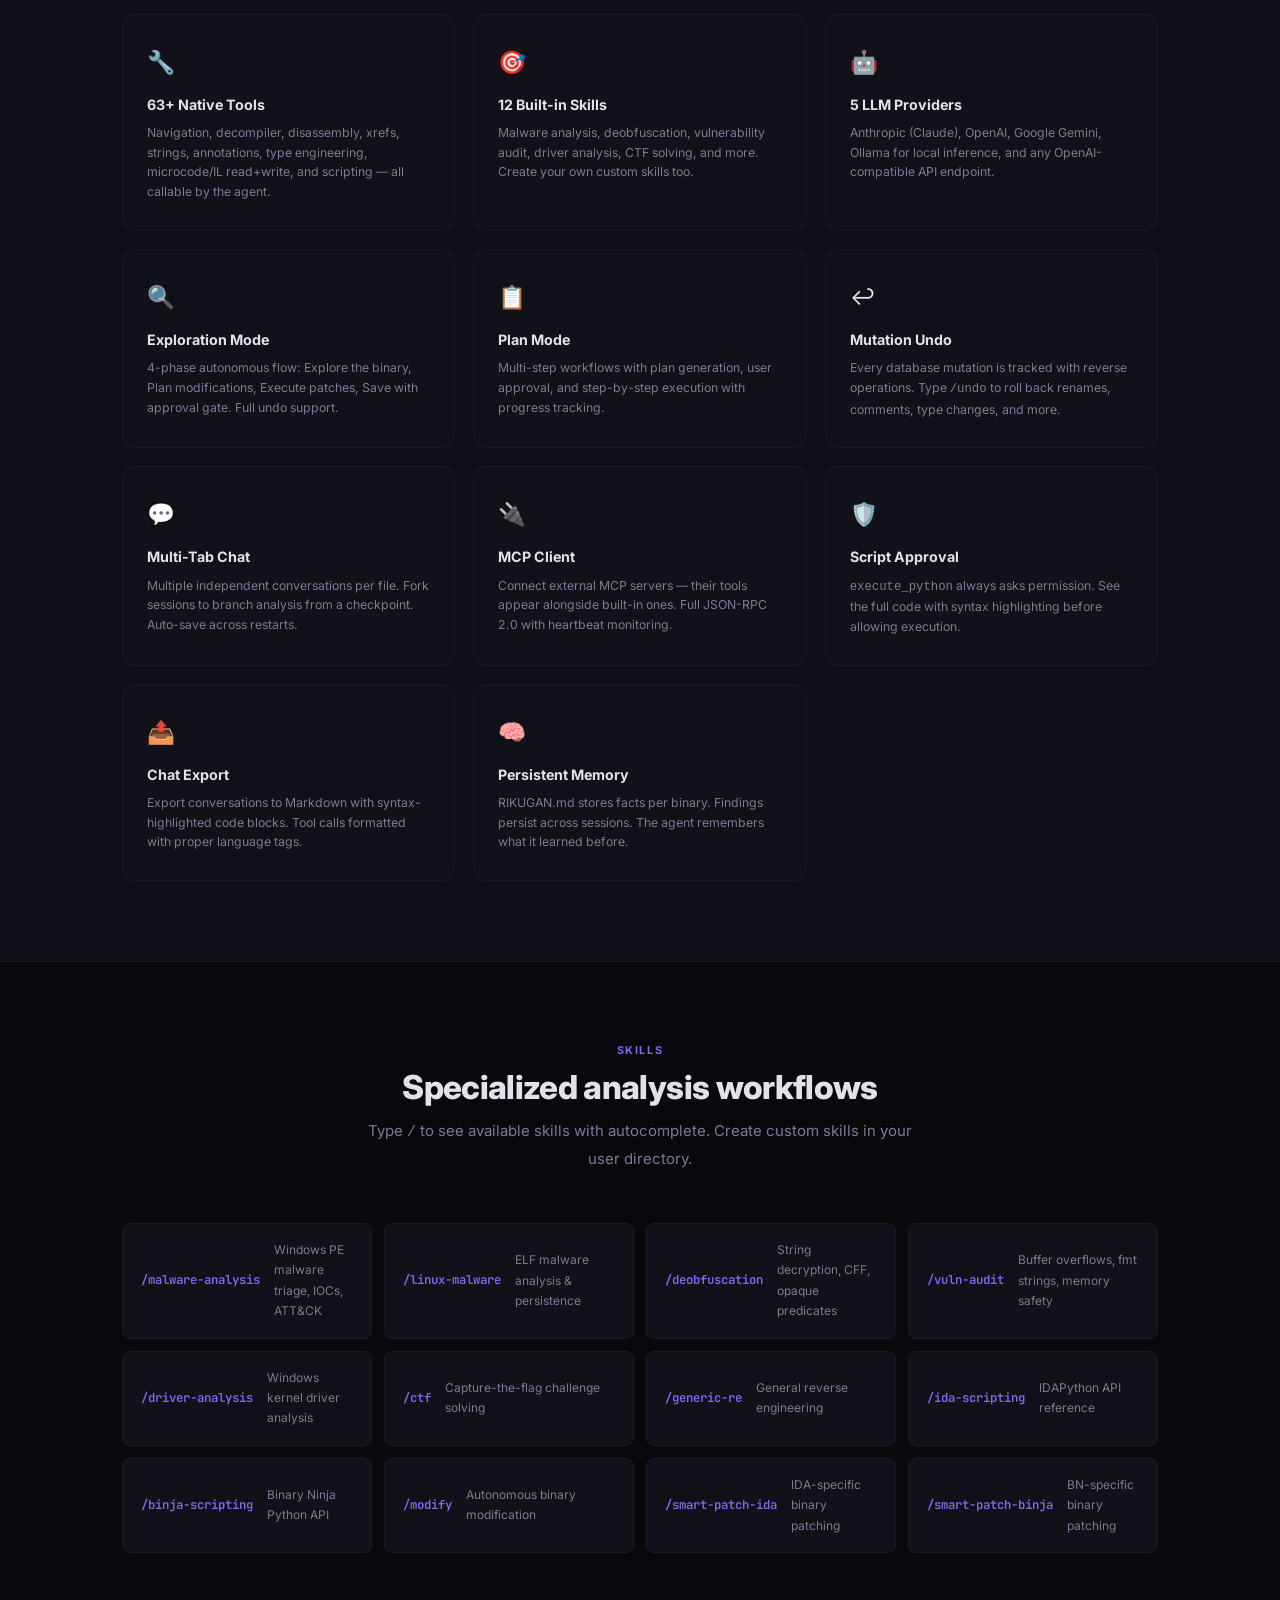
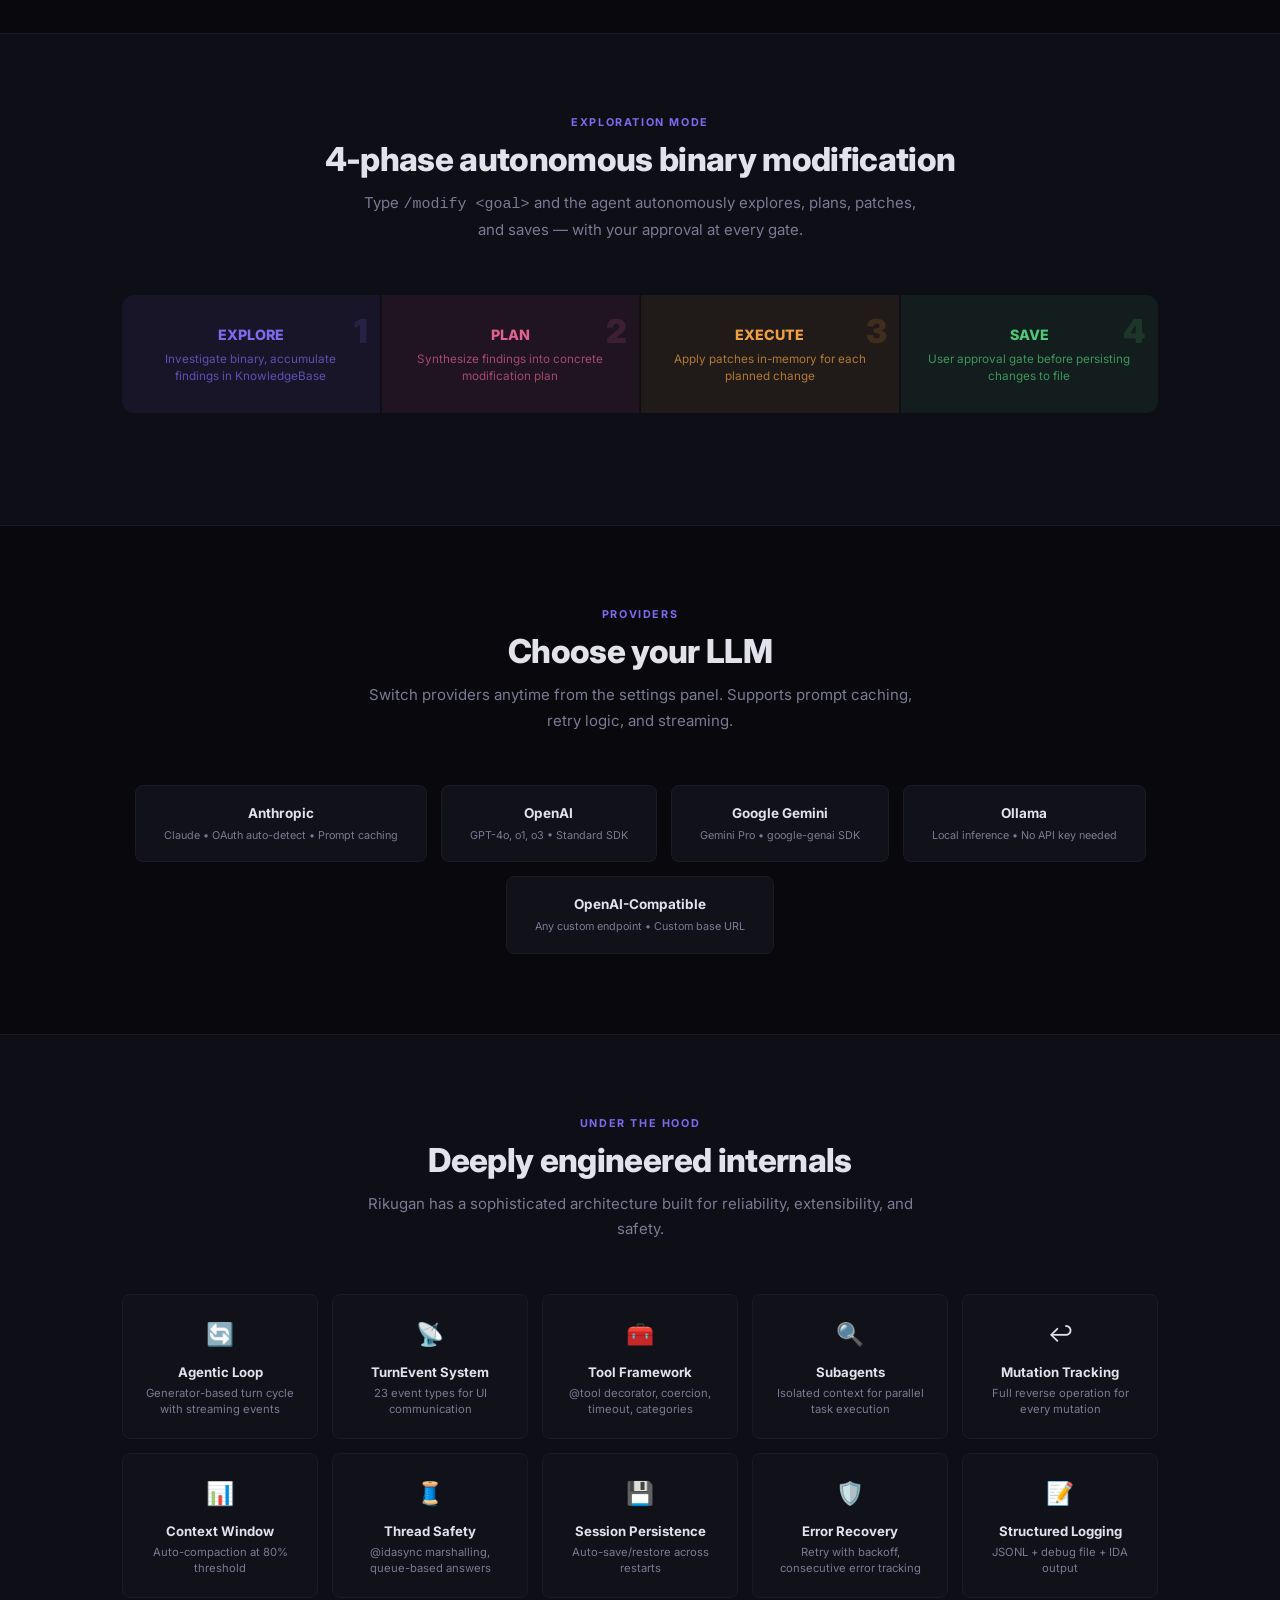
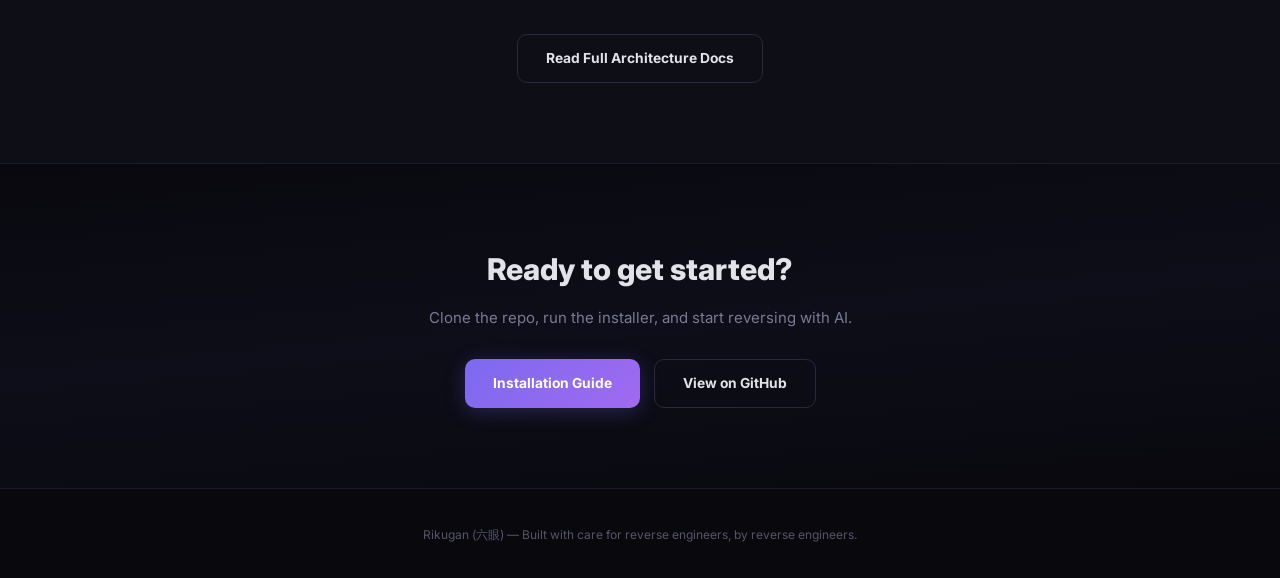
==== commit b9e96b99: "Remove copy-button feature and related UI code Delete the copy-button/docs feature and its UI integr" ====
--- a/webpage/index.html
+++ b/webpage/index.html
@@ -340,10 +340,7 @@
 /* ── Animate on scroll ────────────────────────────── */
 .reveal{opacity:0;transform:translateY(24px);transition:opacity .6s ease,transform .6s ease}
 .reveal.visible{opacity:1;transform:none}
-
-/* ── Copy Button ─────────────────────────────────── */
 </style>
-<link rel="stylesheet" href="assets/copy-button.css">
 </head>
 <body>
 
@@ -572,9 +569,5 @@
 }, { threshold: 0.08 });
 document.querySelectorAll('.reveal').forEach(el => revealIO.observe(el));
 </script>
-
-<!-- ═══════════ COPY BUTTON ═══════════ -->
-<script src="assets/copy-button.js"></script>
-<script src="assets/enhanced-copy.js"></script>
 </body>
 </html>
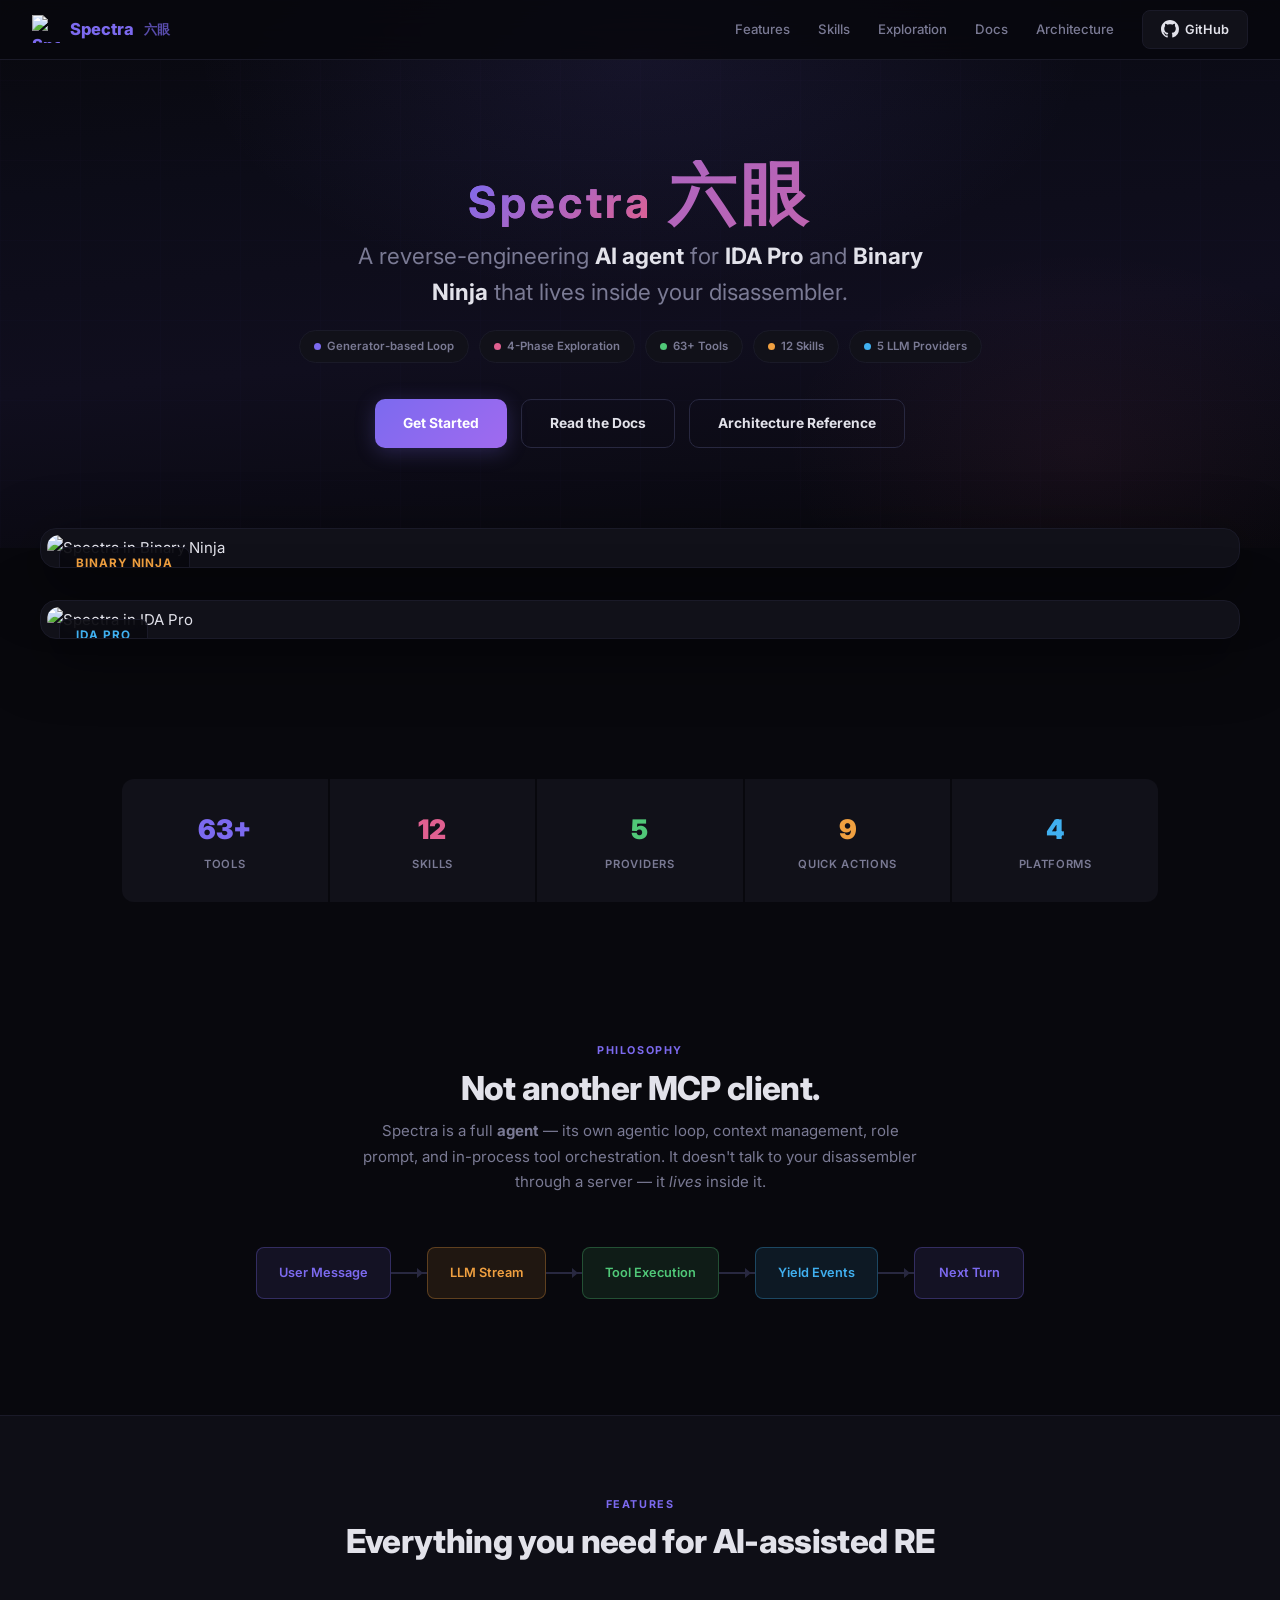
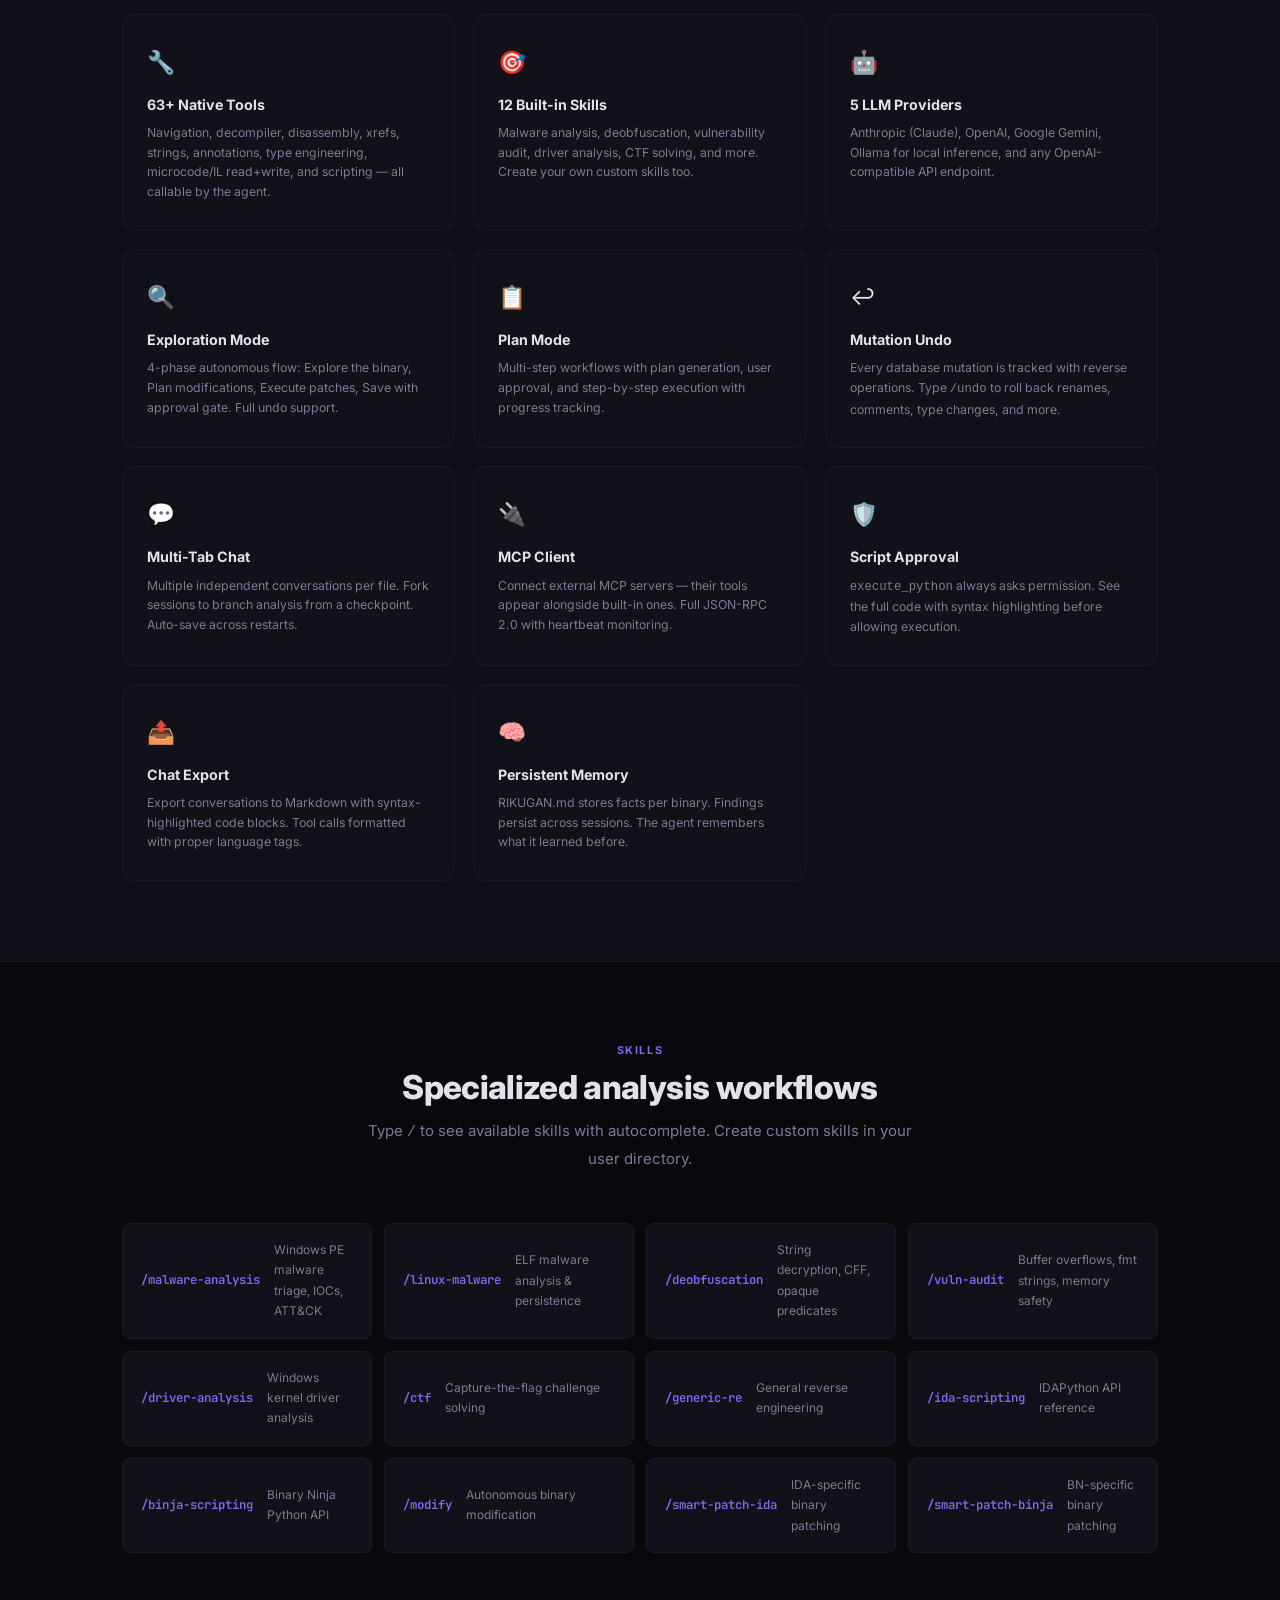
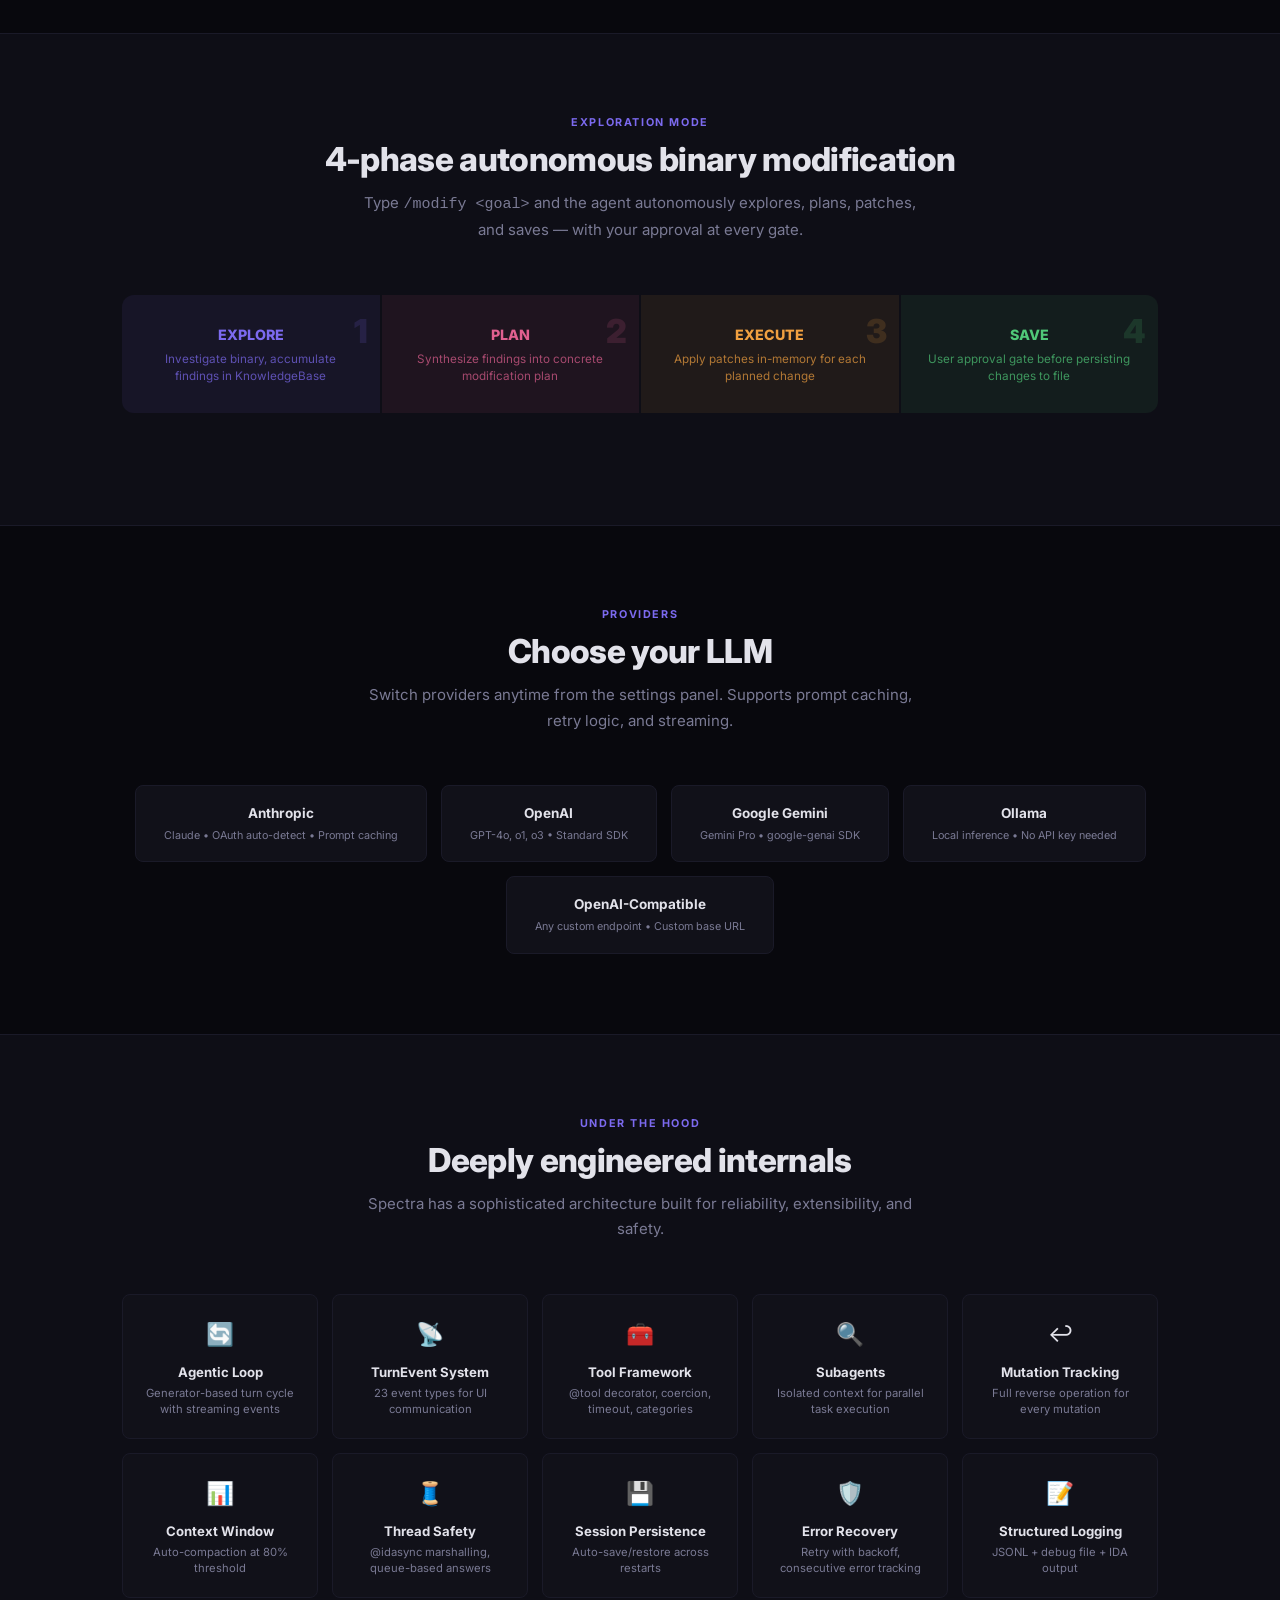
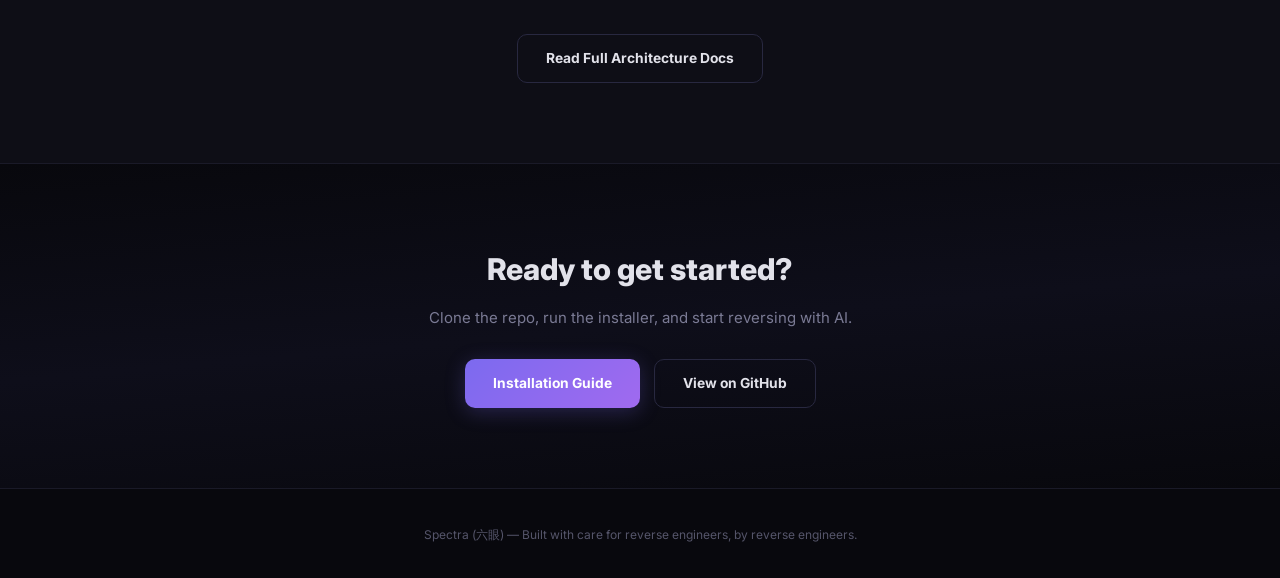
==== commit 9ce0c963: "Rename project references from Rikugan to Spectra Update documentation and examples to rebrand the p" ====
--- a/webpage/index.html
+++ b/webpage/index.html
@@ -3,7 +3,7 @@
 <head>
 <meta charset="UTF-8">
 <meta name="viewport" content="width=device-width, initial-scale=1.0">
-<title>Rikugan (六眼) — AI Reverse Engineering Agent</title>
+<title>Spectra (六眼) — AI Reverse Engineering Agent</title>
 <link rel="icon" type="image/png" href="assets/rikugan_icon.png">
 <link rel="preconnect" href="https://fonts.googleapis.com">
 <link href="https://fonts.googleapis.com/css2?family=Inter:wght@300;400;500;600;700;800;900&family=JetBrains+Mono:wght@400;500;600&display=swap" rel="stylesheet">
@@ -347,8 +347,8 @@
 <!-- ═══════════ NAV ═══════════ -->
 <nav class="nav" id="nav">
   <a href="#" class="nav-brand">
-    <img src="assets/rikugan_icon.png" alt="Rikugan">
-    Rikugan <span class="jp">六眼</span>
+    <img src="assets/rikugan_icon.png" alt="Spectra">
+    Spectra <span class="jp">六眼</span>
   </a>
   <div class="nav-links">
     <a href="#features">Features</a>
@@ -368,7 +368,7 @@
   <div class="hero-grid"></div>
   <div class="hero-glow"></div>
   <div class="hero-glow2"></div>
-  <div class="hero-jp"><span class="hero-romaji">Rikugan</span> 六眼</div>
+  <div class="hero-jp"><span class="hero-romaji">Spectra</span> 六眼</div>
   <h1>A reverse-engineering <strong>AI agent</strong> for <strong>IDA Pro</strong> and <strong>Binary Ninja</strong> that lives inside your disassembler.</h1>
   <div class="hero-badges">
     <span class="badge"><span class="dot" style="background:var(--accent)"></span>Generator-based Loop</span>
@@ -389,11 +389,11 @@
   <div class="showcase-inner">
     <div class="showcase-card">
       <span class="showcase-label bn">Binary Ninja</span>
-      <img src="assets/binja_showcase.png" alt="Rikugan in Binary Ninja" loading="lazy">
+      <img src="assets/binja_showcase.png" alt="Spectra in Binary Ninja" loading="lazy">
     </div>
     <div class="showcase-card">
       <span class="showcase-label ida">IDA Pro</span>
-      <img src="assets/ida_showcase.png" alt="Rikugan in IDA Pro" loading="lazy">
+      <img src="assets/ida_showcase.png" alt="Spectra in IDA Pro" loading="lazy">
     </div>
   </div>
 </section>
@@ -415,7 +415,7 @@
     <div class="sec-header reveal">
       <div class="sec-label">Philosophy</div>
       <div class="sec-title">Not another MCP client.</div>
-      <p class="sec-sub">Rikugan is a full <strong>agent</strong> &mdash; its own agentic loop, context management, role prompt, and in-process tool orchestration. It doesn't talk to your disassembler through a server &mdash; it <em>lives</em> inside it.</p>
+      <p class="sec-sub">Spectra is a full <strong>agent</strong> &mdash; its own agentic loop, context management, role prompt, and in-process tool orchestration. It doesn't talk to your disassembler through a server &mdash; it <em>lives</em> inside it.</p>
     </div>
     <div class="loop-viz reveal">
       <div class="loop-node a">User Message</div>
@@ -520,7 +520,7 @@
     <div class="sec-header reveal">
       <div class="sec-label">Under the Hood</div>
       <div class="sec-title">Deeply engineered internals</div>
-      <p class="sec-sub">Rikugan has a sophisticated architecture built for reliability, extensibility, and safety.</p>
+      <p class="sec-sub">Spectra has a sophisticated architecture built for reliability, extensibility, and safety.</p>
     </div>
     <div class="arch-grid reveal">
       <div class="arch-item"><div class="icon">&#x1F504;</div><div class="title">Agentic Loop</div><div class="desc">Generator-based turn cycle with streaming events</div></div>
@@ -552,7 +552,7 @@
 
 <!-- ═══════════ FOOTER ═══════════ -->
 <footer class="footer">
-  <p>Rikugan (六眼) &mdash; Built with care for reverse engineers, by reverse engineers.</p>
+  <p>Spectra (六眼) &mdash; Built with care for reverse engineers, by reverse engineers.</p>
 </footer>
 
 <!-- ═══════════ SCRIPTS ═══════════ -->
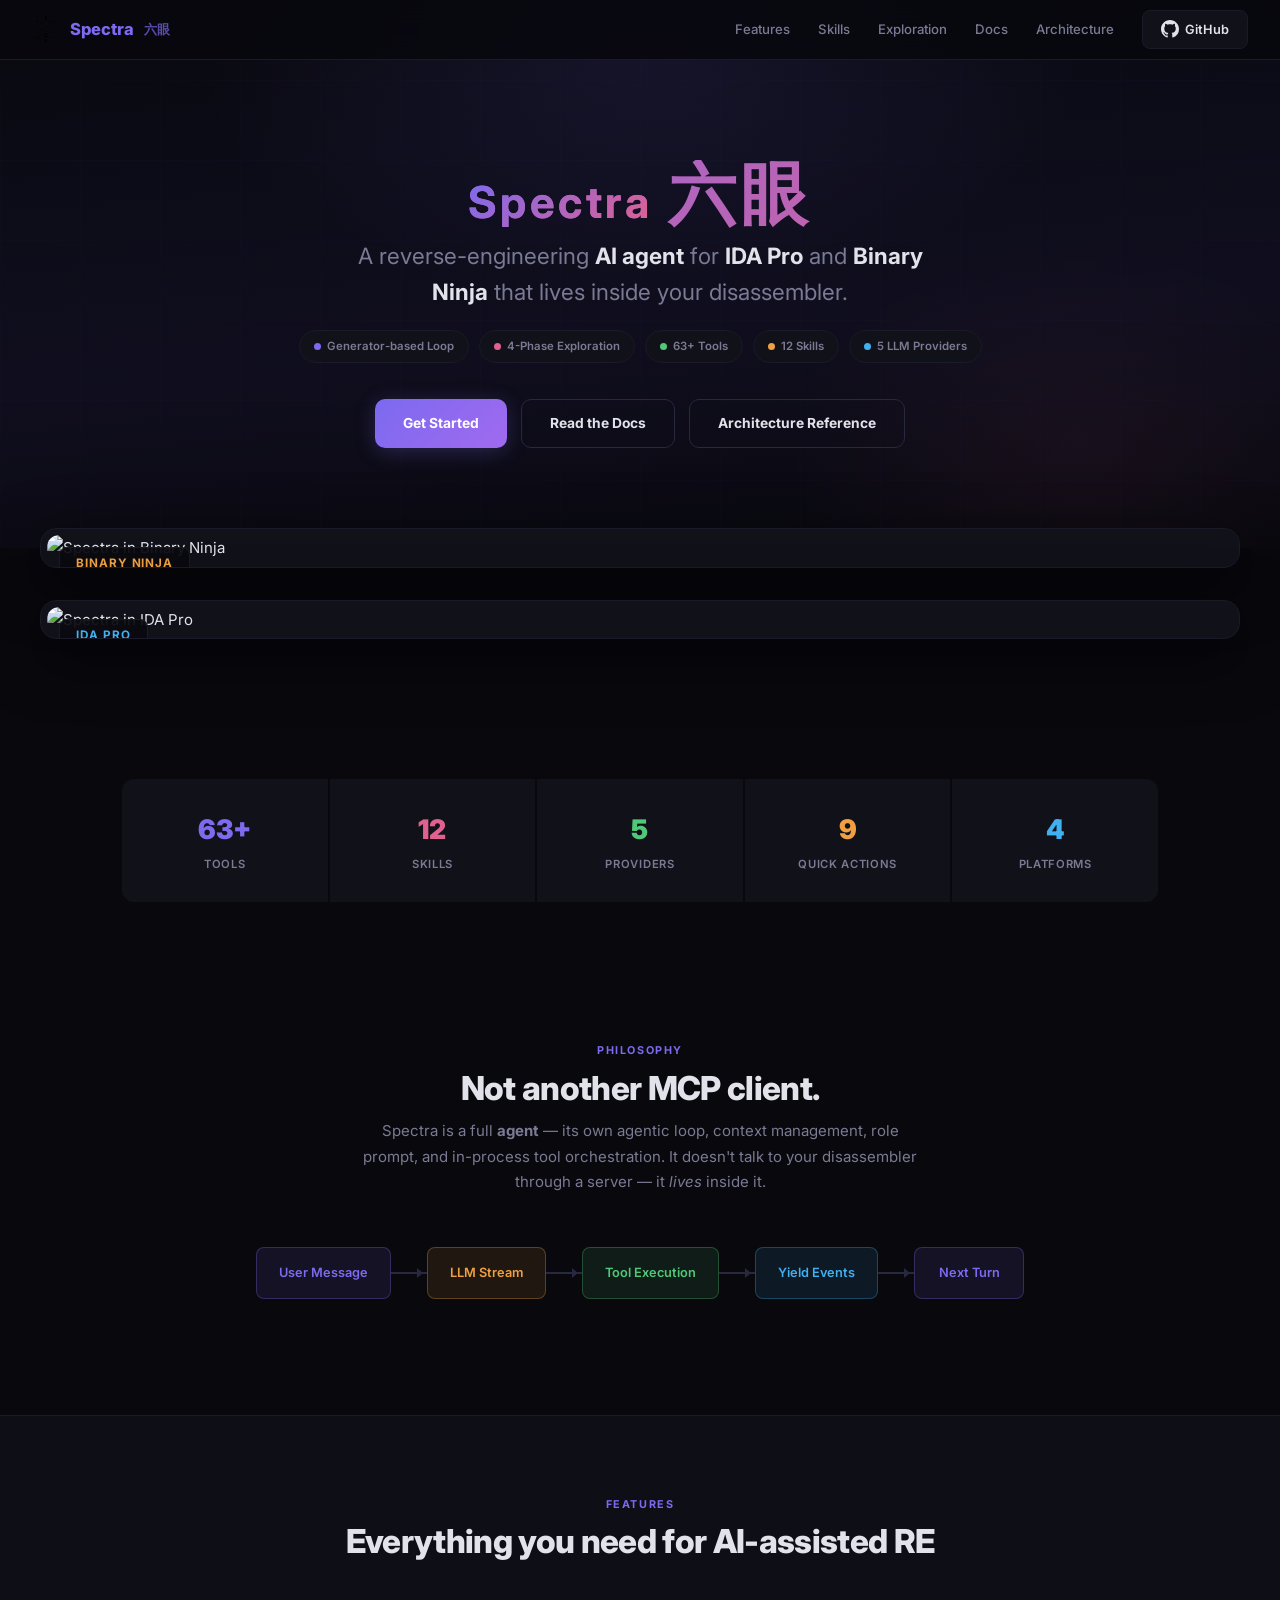
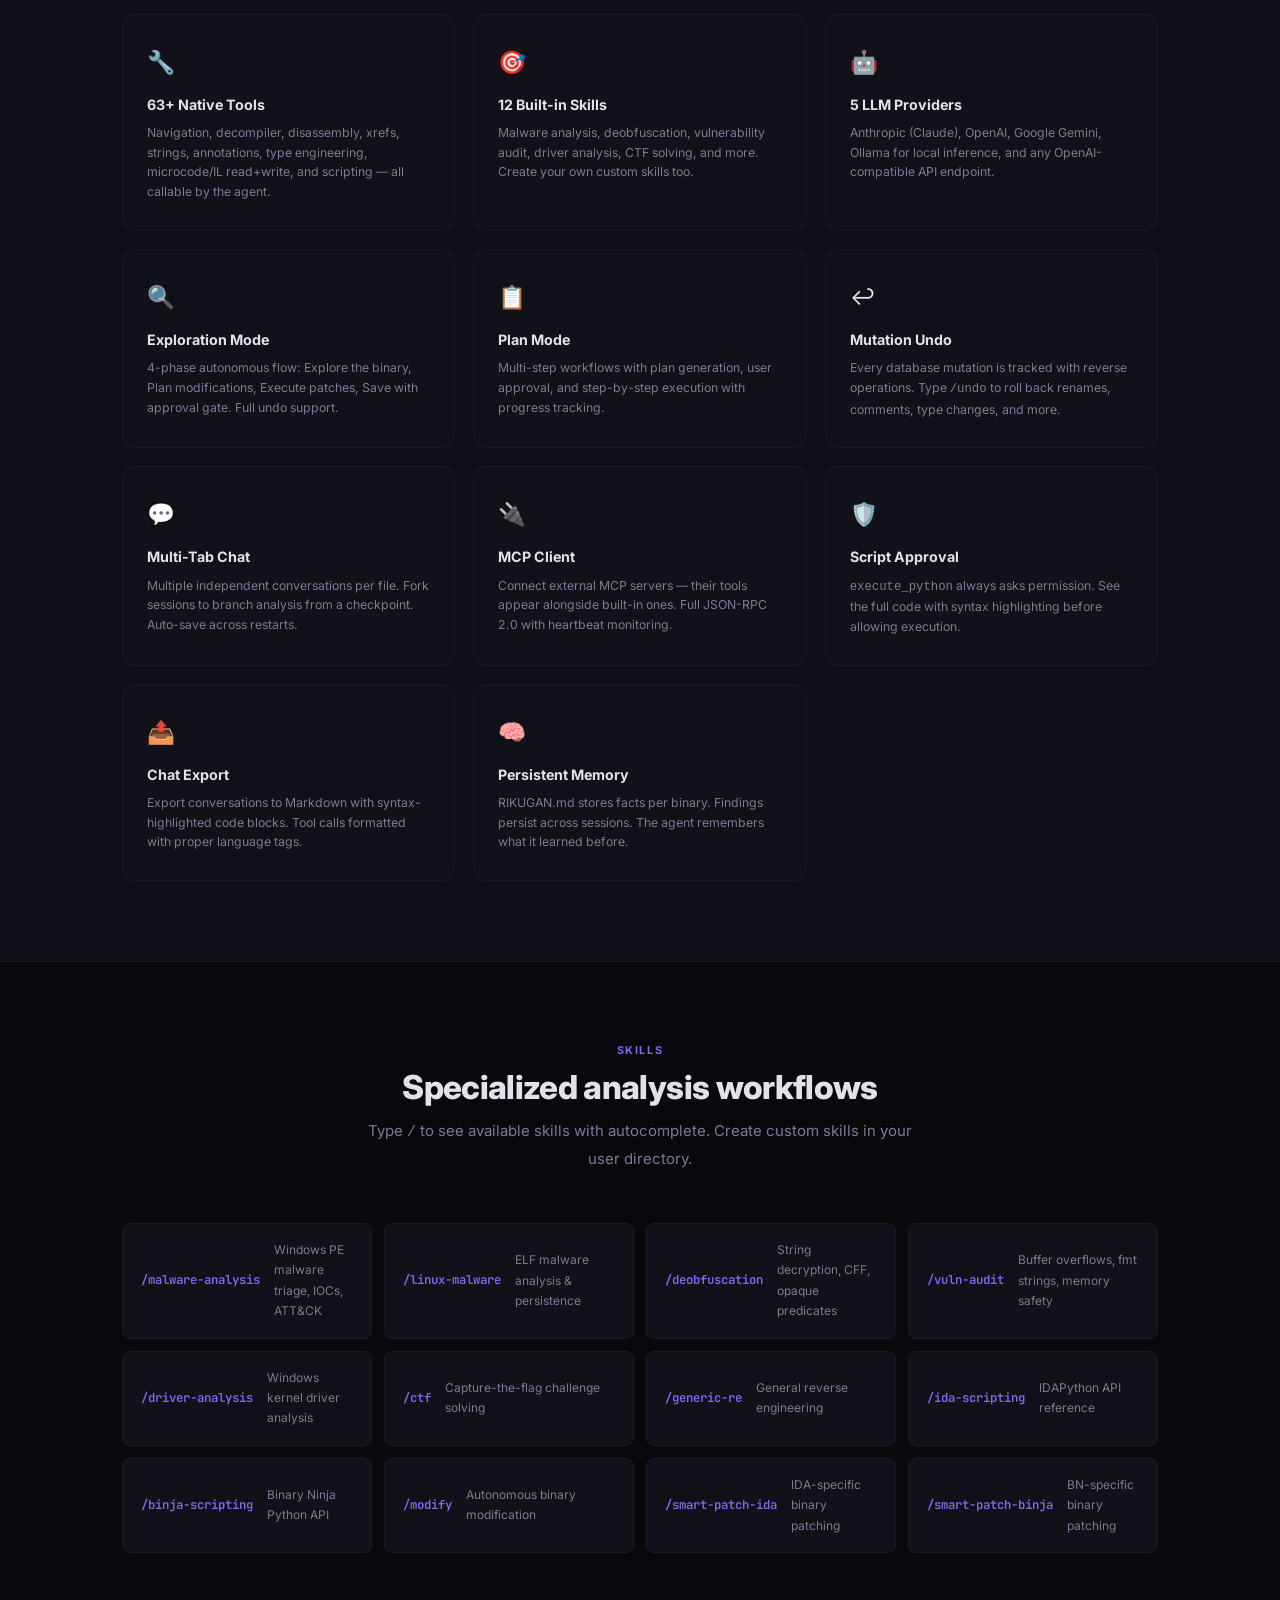
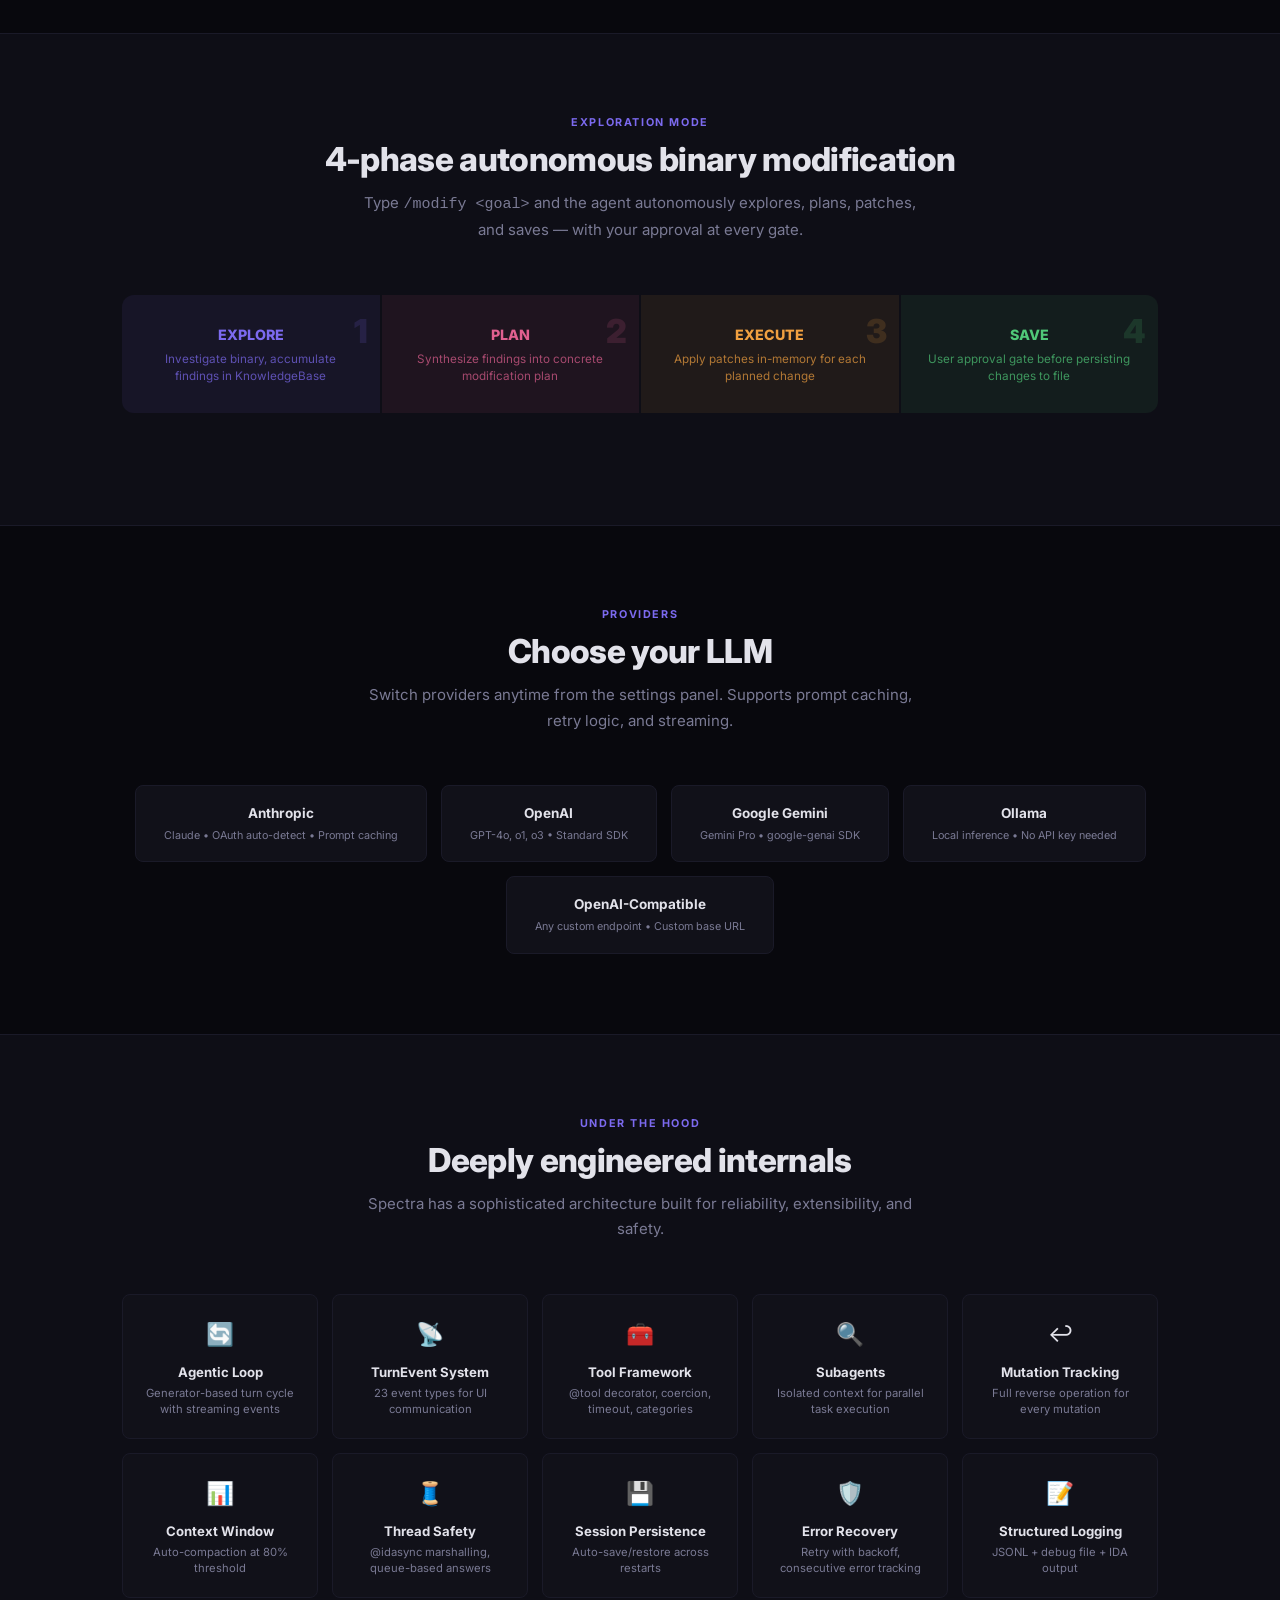
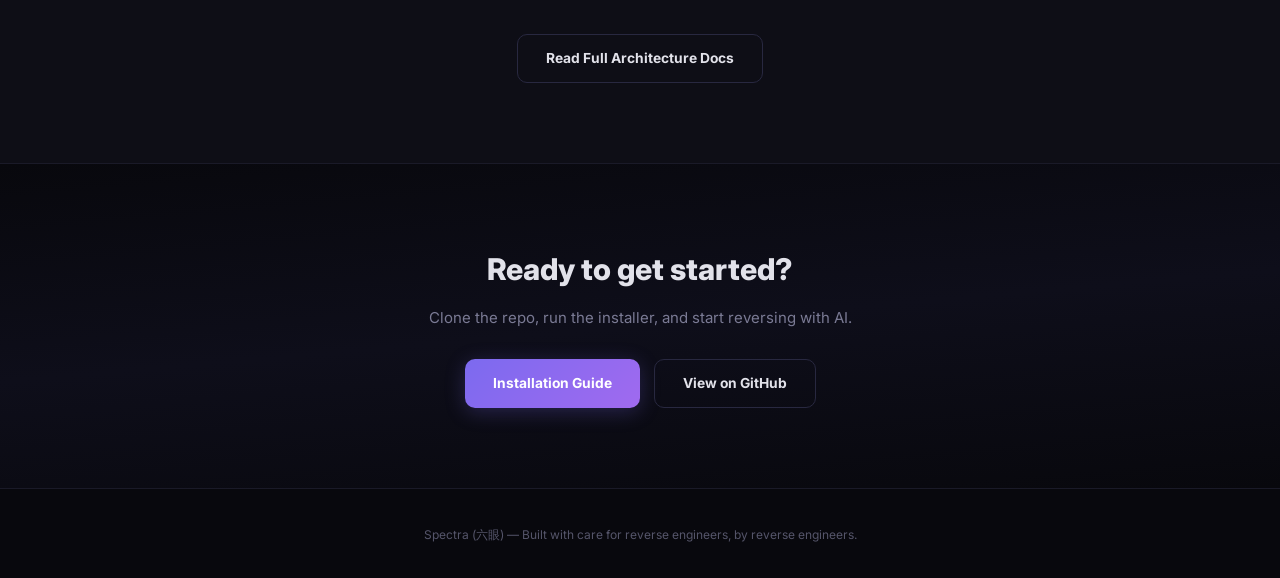
==== commit a4f4b1fe: "Rename project from 'rikugan' to 'spectra' Rebrand codebase and docs: rename the top-level package `" ====
--- a/webpage/index.html
+++ b/webpage/index.html
@@ -4,7 +4,7 @@
 <meta charset="UTF-8">
 <meta name="viewport" content="width=device-width, initial-scale=1.0">
 <title>Spectra (六眼) — AI Reverse Engineering Agent</title>
-<link rel="icon" type="image/png" href="assets/rikugan_icon.png">
+<link rel="icon" type="image/png" href="assets/spectra_icon.png">
 <link rel="preconnect" href="https://fonts.googleapis.com">
 <link href="https://fonts.googleapis.com/css2?family=Inter:wght@300;400;500;600;700;800;900&family=JetBrains+Mono:wght@400;500;600&display=swap" rel="stylesheet">
 <style>
@@ -347,7 +347,7 @@
 <!-- ═══════════ NAV ═══════════ -->
 <nav class="nav" id="nav">
   <a href="#" class="nav-brand">
-    <img src="assets/rikugan_icon.png" alt="Spectra">
+    <img src="assets/spectra_icon.png" alt="Spectra">
     Spectra <span class="jp">六眼</span>
   </a>
   <div class="nav-links">
@@ -356,7 +356,7 @@
     <a href="#exploration">Exploration</a>
     <a href="docs.html">Docs</a>
     <a href="ARCHITECTURE.html">Architecture</a>
-    <a href="https://github.com/buzzer-re/rikugan" class="btn-gh" target="_blank" rel="noopener">
+    <a href="https://github.com/buzzer-re/spectra" class="btn-gh" target="_blank" rel="noopener">
       <svg viewBox="0 0 16 16" fill="currentColor"><path d="M8 0C3.58 0 0 3.58 0 8c0 3.54 2.29 6.53 5.47 7.59.4.07.55-.17.55-.38 0-.19-.01-.82-.01-1.49-2.01.37-2.53-.49-2.69-.94-.09-.23-.48-.94-.82-1.13-.28-.15-.68-.52-.01-.53.63-.01 1.08.58 1.23.82.72 1.21 1.87.87 2.33.66.07-.52.28-.87.51-1.07-1.78-.2-3.64-.89-3.64-3.95 0-.87.31-1.59.82-2.15-.08-.2-.36-1.02.08-2.12 0 0 .67-.21 2.2.82.64-.18 1.32-.27 2-.27.68 0 1.36.09 2 .27 1.53-1.04 2.2-.82 2.2-.82.44 1.1.16 1.92.08 2.12.51.56.82 1.27.82 2.15 0 3.07-1.87 3.75-3.65 3.95.29.25.54.73.54 1.48 0 1.07-.01 1.93-.01 2.2 0 .21.15.46.55.38A8.013 8.013 0 0016 8c0-4.42-3.58-8-8-8z"/></svg>
       GitHub
     </a>
@@ -546,7 +546,7 @@
   <p>Clone the repo, run the installer, and start reversing with AI.</p>
   <div style="display:flex;gap:14px;justify-content:center;flex-wrap:wrap">
     <a href="docs.html#installation" class="btn btn-primary">Installation Guide</a>
-    <a href="https://github.com/buzzer-re/rikugan" class="btn btn-outline" target="_blank" rel="noopener">View on GitHub</a>
+    <a href="https://github.com/buzzer-re/spectra" class="btn btn-outline" target="_blank" rel="noopener">View on GitHub</a>
   </div>
 </section>
 
